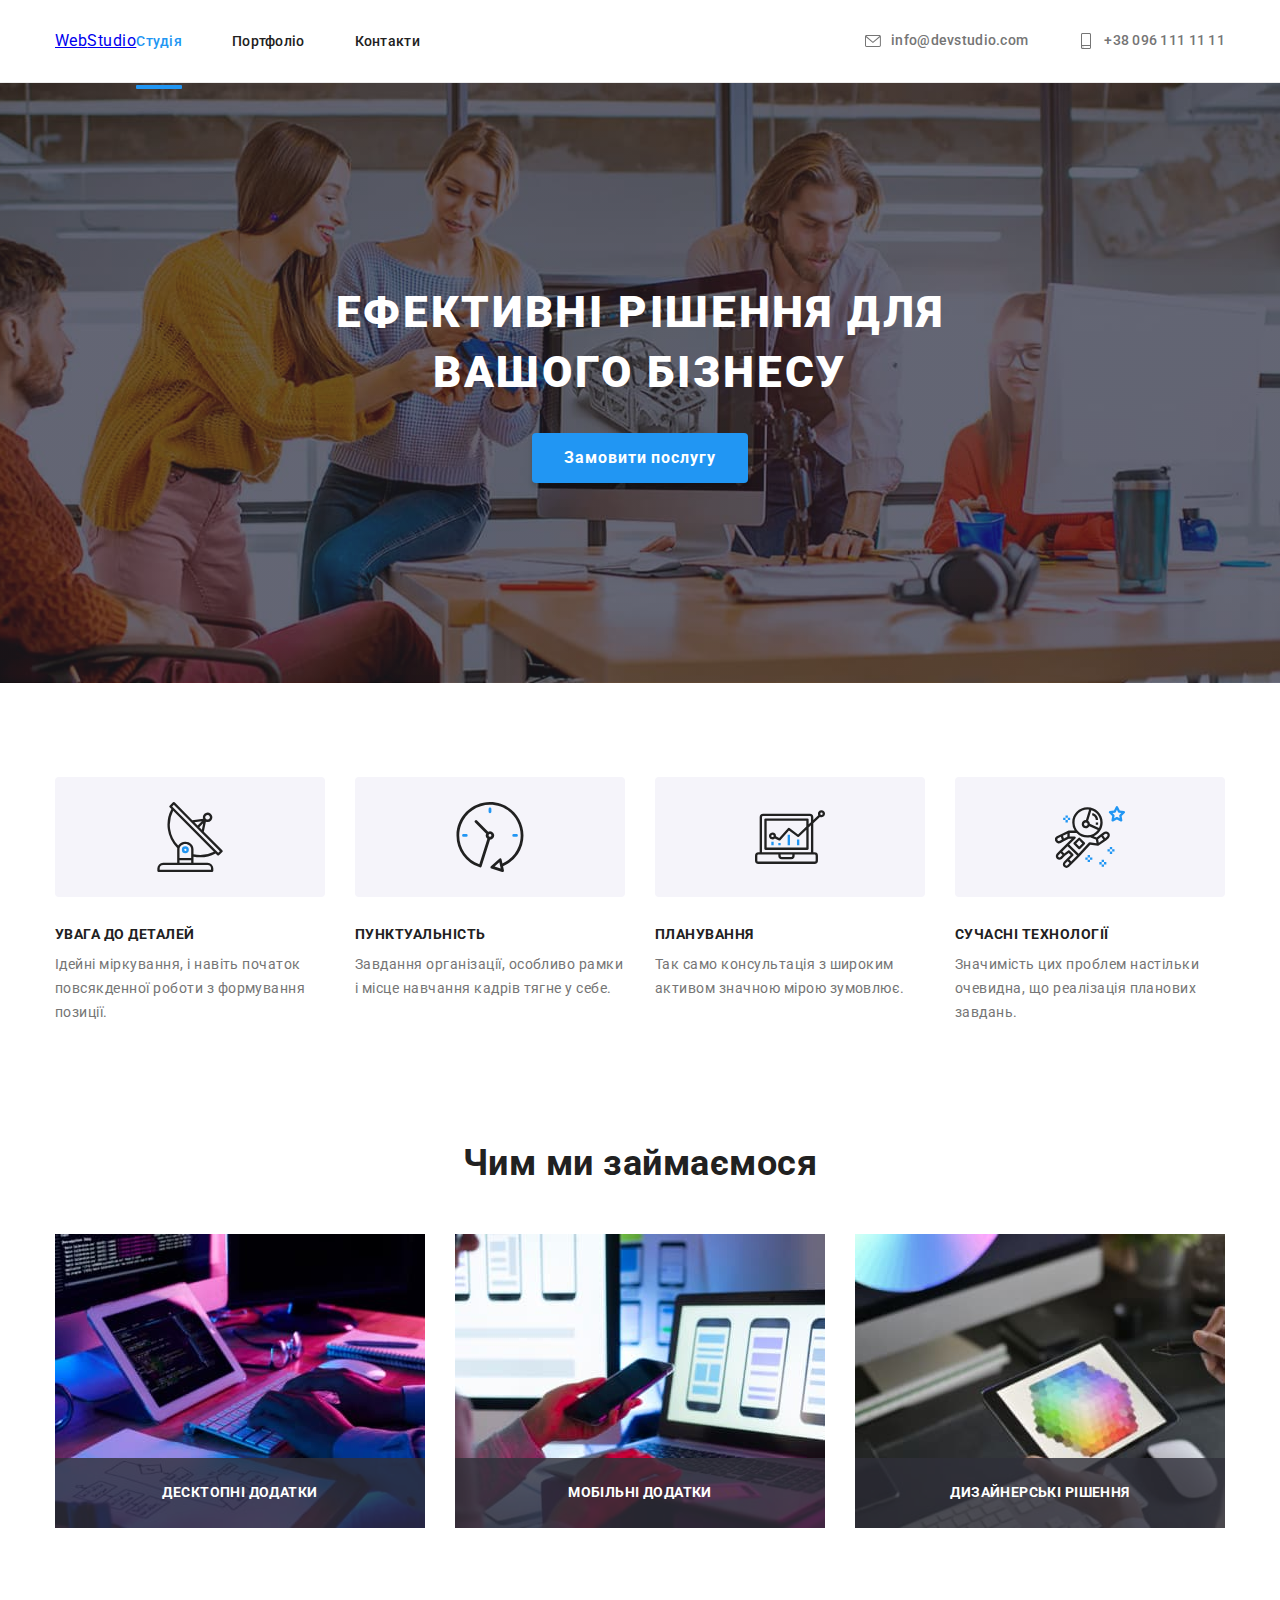
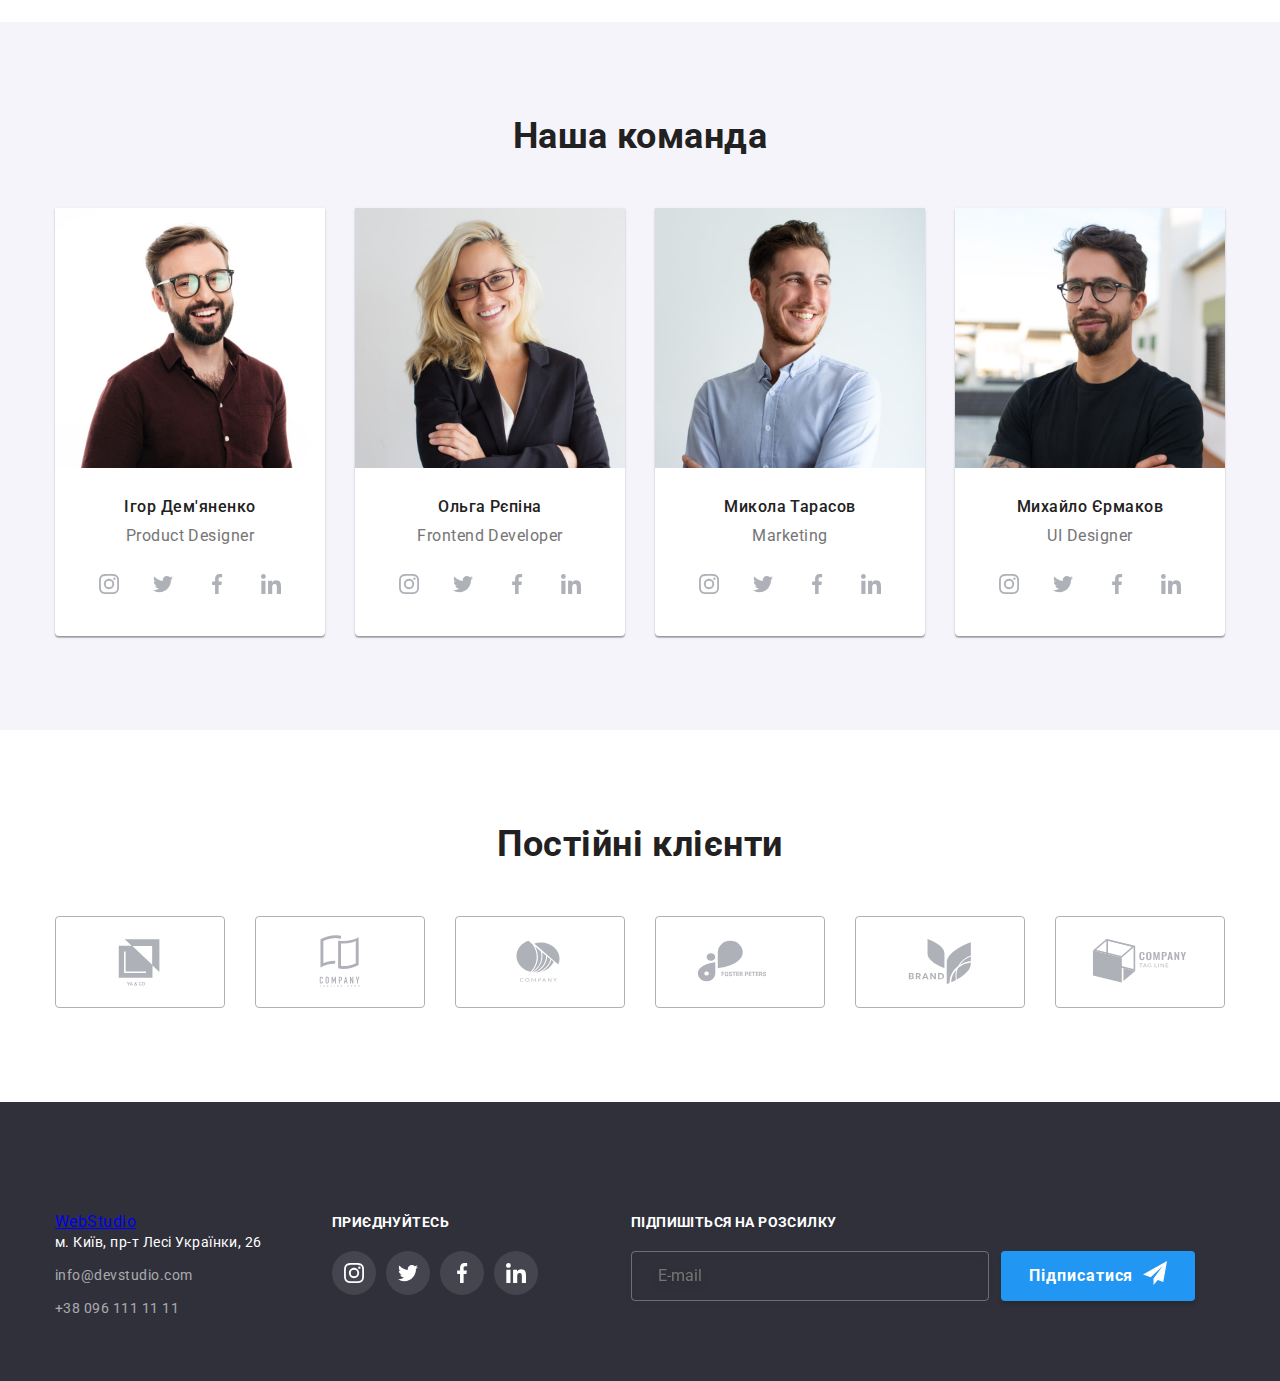
==== index.html @ 2f97d081 "added scss" ====
<!DOCTYPE html>
<html lang="uk">
  <head>
    <meta charset="UTF-8" />
    <meta http-equiv="X-UA-Compatible" content="IE=edge" />
    <meta name="viewport" content="width=device-width, initial-scale=1.0" />
    <title>WebStudio</title>
    <link rel="preconnect" href="https://fonts.googleapis.com" />
    <link rel="preconnect" href="https://fonts.gstatic.com" crossorigin />
    <link
      href="https://fonts.googleapis.com/css2?family=Raleway:wght@700&family=Roboto:wght@400;500;700;900&display=swap"
      rel="stylesheet"
    />
    <link
      rel="stylesheet"
      href="https://cdn.jsdelivr.net/npm/modern-normalize@1.1.0/modern-normalize.min.css"
    />
   
     <link rel="stylesheet" type="text/css" href="./css/main.min.css" />
      <link rel="stylesheet" type="text/css" href="./css/styles.css" />
  </head>
  <body>
    <header class="page-header">
      <div class="container div-header">
        <nav class="main-nav">
          <a href="/" class="logo"
            >Web<span class="studio-word">Studio</span></a
          >

          <ul class="site-nav list">
            <li class="site-nav-li">
              <a href="" class="menu-link current">Студія</a>
            </li>
            <li class="site-nav-li">
              <a href="./portfolio.html" class="menu-link">Портфоліо</a>
            </li>
            <li class="site-nav-li">
              <a href="" class="menu-link">Контакти</a>
            </li>
          </ul>
        </nav>
        <ul class="contacts-top list">
          <li class="top-mail">
            <a href="mailto:info@devstudio.com" class="mail-top link">
              <svg class="mail-icon" width="16" height="16">
                <use href="./images/icons.svg#icon-envelope"></use>
              </svg>
              info@devstudio.com
            </a>
          </li>
          <li class="top-tel">
            <a href="tel:+380961111111" class="tel-top link">
              <svg class="tel-icon" width="16" height="16">
                <use href="./images/icons.svg#icon-smartphone"></use>
              </svg>
              +38 096 111 11 11
            </a>
          </li>
        </ul>
      </div>
    </header>
    <main>
      <section class="hero section">
        <div class="container div-hero">
          <h1 class="hero-title">Ефективні рішення для вашого бізнесу</h1>
          <button type="button" class="order-button" data-modal-open>
            Замовити послугу
          </button>
        </div>
      </section>
      <section class="second section">
        <div class="container second-section">
          <h2 class="visually-hidden">Наші особливості</h2>
          <ul class="about list">
            <li class="about-card">
              <div class="about-thumb">
                <svg width="70" height="70">
                  <use href="./images/icons.svg#icon-antenna-1"></use>
                </svg>
              </div>
              <h3 class="info-title">Увага до деталей</h3>
              <p class="section-text">
                Ідейні міркування, і навіть початок повсякденної роботи з
                формування позиції.
              </p>
            </li>
            <li class="about-card">
              <div class="about-thumb">
                <svg width="70" height="70">
                  <use href="./images/icons.svg#icon-clock-1"></use>
                </svg>
              </div>
              <h3 class="info-title">Пунктуальність</h3>
              <p class="section-text">
                Завдання організації, особливо рамки і місце навчання кадрів
                тягне у себе.
              </p>
            </li>
            <li class="about-card">
              <div class="about-thumb">
                <svg width="70" height="70">
                  <use href="./images/icons.svg#icon-diagram-1"></use>
                </svg>
              </div>
              <h3 class="info-title">Планування</h3>
              <p class="section-text">
                Так само консультація з широким активом значною мірою зумовлює.
              </p>
            </li>
            <li class="about-card">
              <div class="about-thumb">
                <svg width="70" height="70">
                  <use href="./images/icons.svg#icon-astronaut-1"></use>
                </svg>
              </div>
              <h3 class="info-title">Сучасні технології</h3>
              <p class="section-text">
                Значимість цих проблем настільки очевидна, що реалізація
                планових завдань.
              </p>
            </li>
          </ul>
        </div>
      </section>
      <section class="service section">
        <div class="container service-section">
          <h2 class="section-title">Чим ми займаємося</h2>
          <ul class="services list">
            <li class="service-li image-li">
              <img src="./images/img1.jpg" alt="веб-розробка" width="370" />
              <div class="wrapper-p">
                <p class="img-text-dec">Десктопні додатки</p>
              </div>
            </li>

            <li class="service-li image-li">
              <img
                src="./images/img2.jpg"
                alt="мобільна-розробка"
                width="370"
              />
              <div class="wrapper-p">
                <p class="img-text-dec">Мобільні додатки</p>
              </div>
            </li>

            <li class="service-li image-li">
              <img src="./images/img3.jpg" alt="веб-дизайн" width="370" />
              <div class="wrapper-p">
                <p class="img-text-dec">Дизайнерські рішення</p>
              </div>
            </li>
          </ul>
        </div>
      </section>
      <section class="section-grey section">
        <div class="container div-team">
          <h2 class="section-title-team">Наша команда</h2>
          <ul class="our-team list">
            <li class="team-place">
              <img
                src="./images/image1.jpg"
                alt="фото-продакт-дизайнера"
                width="270"
                height="260"
              />
              <div class="team-text-prop">
                <h3 class="team">Ігор Дем'яненко</h3>
                <p lang="en" class="profession">Product Designer</p>

                <ul class="social-list list">
                  <li class="social-list-item">
                    <a href="" class="social-list-link link">
                      <svg
                        lang="en"
                        aria-label="instagram icon"
                        class="social-list-icon"
                      >
                        <use href="./images/icons.svg#icon-instagram-2"></use>
                      </svg>
                    </a>
                  </li>
                  <li class="social-list-item">
                    <a href="" class="social-list-link link">
                      <svg
                        lang="en"
                        aria-label="twitter icon"
                        class="social-list-icon"
                      >
                        <use href="./images/icons.svg#icon-twitter-1"></use>
                      </svg>
                    </a>
                  </li>
                  <li class="social-list-item">
                    <a href="" class="social-list-link link">
                      <svg
                        lang="en"
                        aria-label="facebook icon"
                        class="social-list-icon"
                      >
                        <use href="./images/icons.svg#icon-facebook-1"></use>
                      </svg>
                    </a>
                  </li>
                  <li class="social-list-item">
                    <a href="" class="social-list-link link">
                      <svg
                        lang="en"
                        aria-label="linkedin icon"
                        class="social-list-icon"
                      >
                        <use href="./images/icons.svg#icon-linkedin-1"></use>
                      </svg>
                    </a>
                  </li>
                </ul>
              </div>
            </li>
            <li class="team-place">
              <img
                src="./images/image2.jpg"
                alt="фото-фронт-енд-розробника"
                width="270"
                height="260"
              />
              <div class="team-text-prop">
                <h3 class="team">Ольга Рєпіна</h3>
                <p lang="en" class="profession">Frontend Developer</p>

                <ul class="social-list list">
                  <li class="social-list-item">
                    <a href="" class="social-list-link link">
                      <svg
                        lang="en"
                        aria-label="instagram icon"
                        class="social-list-icon"
                      >
                        <use href="./images/icons.svg#icon-instagram-2"></use>
                      </svg>
                    </a>
                  </li>
                  <li class="social-list-item">
                    <a href="" class="social-list-link link">
                      <svg
                        lang="en"
                        aria-label="twitter icon"
                        class="social-list-icon"
                      >
                        <use href="./images/icons.svg#icon-twitter-1"></use>
                      </svg>
                    </a>
                  </li>
                  <li class="social-list-item">
                    <a href="" class="social-list-link link">
                      <svg
                        lang="en"
                        aria-label="facebook icon"
                        class="social-list-icon"
                      >
                        <use href="./images/icons.svg#icon-facebook-1"></use>
                      </svg>
                    </a>
                  </li>
                  <li class="social-list-item">
                    <a href="" class="social-list-link link">
                      <svg
                        lang="en"
                        aria-label="linkedin icon"
                        class="social-list-icon"
                      >
                        <use href="./images/icons.svg#icon-linkedin-1"></use>
                      </svg>
                    </a>
                  </li>
                </ul>
              </div>
            </li>
            <li class="team-place">
              <img
                src="./images/image3.jpg"
                alt="фото-маркетолога"
                width="270"
                height="260"
              />
              <div class="team-text-prop">
                <h3 class="team">Микола Тарасов</h3>
                <p lang="en" class="profession">Marketing</p>

                <ul class="social-list list">
                  <li class="social-list-item">
                    <a href="" class="social-list-link link">
                      <svg
                        lang="en"
                        aria-label="instagram icon"
                        class="social-list-icon"
                      >
                        <use href="./images/icons.svg#icon-instagram-2"></use>
                      </svg>
                    </a>
                  </li>
                  <li class="social-list-item">
                    <a href="" class="social-list-link link">
                      <svg
                        lang="en"
                        aria-label="twitter icon"
                        class="social-list-icon"
                      >
                        <use href="./images/icons.svg#icon-twitter-1"></use>
                      </svg>
                    </a>
                  </li>
                  <li class="social-list-item">
                    <a href="" class="social-list-link link">
                      <svg
                        lang="en"
                        aria-label="facebook icon"
                        class="social-list-icon"
                      >
                        <use href="./images/icons.svg#icon-facebook-1"></use>
                      </svg>
                    </a>
                  </li>
                  <li class="social-list-item">
                    <a href="" class="social-list-link link">
                      <svg
                        lang="en"
                        aria-label="linkedin icon"
                        class="social-list-icon"
                      >
                        <use href="./images/icons.svg#icon-linkedin-1"></use>
                      </svg>
                    </a>
                  </li>
                </ul>
              </div>
            </li>
            <li class="team-place">
              <img
                src="./images/image4.jpg"
                alt="фото-юай-розробника"
                width="270"
                height="260"
              />
              <div class="team-text-prop">
                <h3 class="team">Михайло Єрмаков</h3>
                <p lang="en" class="profession">UI Designer</p>

                <ul class="social-list list">
                  <li class="social-list-item">
                    <a href="" class="social-list-link link">
                      <svg
                        lang="en"
                        aria-label="instagram icon"
                        class="social-list-icon"
                      >
                        <use href="./images/icons.svg#icon-instagram-2"></use>
                      </svg>
                    </a>
                  </li>
                  <li class="social-list-item">
                    <a href="" class="social-list-link link">
                      <svg
                        lang="en"
                        aria-label="twitter icon"
                        class="social-list-icon"
                      >
                        <use href="./images/icons.svg#icon-twitter-1"></use>
                      </svg>
                    </a>
                  </li>
                  <li class="social-list-item">
                    <a href="" class="social-list-link link">
                      <svg
                        lang="en"
                        aria-label="facebook icon"
                        class="social-list-icon"
                      >
                        <use href="./images/icons.svg#icon-facebook-1"></use>
                      </svg>
                    </a>
                  </li>
                  <li class="social-list-item">
                    <a href="" class="social-list-link link">
                      <svg
                        lang="en"
                        aria-label="linkedin icon"
                        class="social-list-icon"
                      >
                        <use href="./images/icons.svg#icon-linkedin-1"></use>
                      </svg>
                    </a>
                  </li>
                </ul>
              </div>
            </li>
          </ul>
        </div>
      </section>
      <section class="our-clients">
        <div class="container clients-div">
          <h2 class="clients-title">Постійні клієнти</h2>
          <ul class="client-links list">
            <li class="client-link-li">
              <a href="" class="client-list-item">
                <svg class="client-icon" width="106" height="60">
                  <use href="./images/icons.svg#icon-logo"></use>
                </svg>
              </a>
            </li>
            <li class="client-link-li">
              <a href="" class="client-list-item">
                <svg class="client-icon" width="106" height="60">
                  <use href="./images/icons.svg#icon-logo-1"></use>
                </svg>
              </a>
            </li>
            <li class="client-link-li">
              <a href="" class="client-list-item">
                <svg class="client-icon" width="106" height="60">
                  <use href="./images/icons.svg#icon-logo-2"></use>
                </svg>
              </a>
            </li>
            <li class="client-link-li">
              <a href="" class="client-list-item">
                <svg class="client-icon" width="106" height="60">
                  <use href="./images/icons.svg#icon-logo-3"></use>
                </svg>
              </a>
            </li>
            <li class="client-link-li">
              <a href="" class="client-list-item">
                <svg class="client-icon" width="106" height="60">
                  <use href="./images/icons.svg#icon-logo-4"></use>
                </svg>
              </a>
            </li>
            <li class="client-link-li">
              <a href="" class="client-list-item">
                <svg class="client-icon" width="106" height="60">
                  <use href="./images/icons.svg#icon-logo-5"></use>
                </svg>
              </a>
            </li>
          </ul>
        </div>
      </section>
    </main>

    <footer class="page-footer">
      <div class="container footer-general-div">
        <div class="footer-div-one">
          <a href="/" class="logo-footer"
            >Web<span class="studio-word-footer">Studio</span></a
          >
          <address>
            <ul class="contacts-bottom list">
              <li>
                <a
                  href="https://goo.gl/maps/CPtrU1FHBa2aNyZL9"
                  target="_blank"
                  rel="noopener noreferrer nofollow"
                  class="adress-bottom link"
                  >м. Київ, пр-т Лесі Українки, 26</a
                >
              </li>
              <li>
                <a href="mailto:info@devstudio.com" class="mail-bottom link"
                  >info@devstudio.com
                </a>
              </li>
              <li>
                <a href="tel:+380961111111" class="tel-bottom link"
                  >+38 096 111 11 11</a
                >
              </li>
            </ul>
          </address>
        </div>

        <div class="footer-div-two">
          <p class="join-us">Приєднуйтесь</p>

          <ul class="footer-social-links list">
            <li class="social-li-footer">
              <a href="" class="social-link-footer link">
                <svg class="social-icon-footer">
                  <use href="./images/icons.svg#icon-instagram-2"></use>
                </svg>
              </a>
            </li>
            <li class="social-li-footer">
              <a href="" class="social-link-footer link">
                <svg class="social-icon-footer">
                  <use href="./images/icons.svg#icon-twitter-1"></use>
                </svg>
              </a>
            </li>
            <li class="social-li-footer">
              <a href="" class="social-link-footer link">
                <svg class="social-icon-footer">
                  <use href="./images/icons.svg#icon-facebook-1"></use>
                </svg>
              </a>
            </li>
            <li class="social-li-footer">
              <a href="" class="social-link-footer link">
                <svg class="social-icon-footer">
                  <use href="./images/icons.svg#icon-linkedin-1"></use>
                </svg>
              </a>
            </li>
          </ul>
        </div>
        <div class="footer-div-three">
          <p class="subscribe">Підпишіться на розсилку</p>
          <form class="footer-form">
            <label class="footer-label-input">
              <input class="subscribe-input"
                type="email"
                name="email"
                placeholder="E-mail"
                /></label>

            <button class="subscribe-btn" type="submit" value="submit">
              Підписатися
              <svg class="footer-send-icon">
                <use href="./images/icons.svg#icon-send"></use>
              </svg>
            </button>
          </form>
        </div>
      </div>
    </footer>
    <div class="backdrop is-hidden" data-modal>
      <div class="modal">
        <button type="button" class="modal-close-btn" data-modal-close>
          <svg class="modal-close-icon" width="11" height="11">
            <use href="./images/icons.svg#icon-close-btn"></use>
          </svg>
        </button>
        <p class="modal-title">Залиште свої дані, ми вам передзвонимо</p>
        <form class="modal-form">
         
          <label class="label-form-name"><span>Ім'я</span></label>
           <span class="wrapper-input">
          <input class="input-modal-form" type="text" name="user_name" pattern="[a-zA-Zа-яА-ЯіІїЇ`ʼ]+" required />
        <svg class="modal-form-icon icon-shadow" width="12px" height="12px">
          <use class="modal-form-icon-link" href="./images/icons.svg#icon-input-name2"></use>
        </svg>
      </span>
         
          <label class="label-form-name"> <span>Телефон</span></label>
           <span class="wrapper-input">
          <input class="input-modal-form" type="tel" name="user_tel" pattern="[0-9]{3}-[0-9]{3}-[0-9]{2}-[0-9]{2}" required/>
        <svg class="modal-form-icon icon-shadow" width="18px" height="18px">
          <use href="./images/icons.svg#icon-input-phone"></use>
        </span>
         <label class="label-form-name"><span>Пошта</span></label>
           <span class="wrapper-input">
          <input class="input-modal-form" type="email" name="user_email" required/>
          <svg class="modal-form-icon" width="18px" height="18px">
          <use href="./images/icons.svg#icon-input-mail"></use>
          </span>
          <label class="label-form-name" for="comment"><span>Коментар</span></label>
          <textarea
            class="textarea-modal-form"
            name="user_comment"
            id="comment"
            placeholder="Введіть текст"></textarea>
          <label class="checkbox-area-label">
           
            <input class="policy-checkbox" type="checkbox" />
             <svg class="custom-checkbox">
                <use class="icon-custom-checkbox" href="./images/icons.svg#icon-custom-cb"></use>
              </svg>
           <span class="policy-text">Погоджуюся з
            розсилкою та приймаю&nbsp;<a href="" class="policy-link-modal">
             Умови договору</a> </span> </label>
          <button class="submit-modal-btn" type="submit">Відправити </button>
        </form>
      </div>
    <script src="./js/modal.js"></script>
  </body>
</html>
---- css/main.min.css ----
:root{--primary-text-color: rgba(117, 117, 117, 1);--title-text-color: rgba(33, 33, 33, 1);--accent-color: #2196F3;--alt-color: #ffffff;--alt-dark-color: #2F303A;--alt-black-color: #000000;--section-grey-color: rgba(245, 244, 250, 1);--border-portfolio-color: #EEEEEE;--hero-alt-background-color: #C4C4C4;--icon-grey-color: rgba(175, 177, 184, 1);--transition-dur-and-func: 250ms cubic-bezier(0.4, 0, 0.2, 1)}.visually-hidden{position:absolute;white-space:nowrap;width:1px;height:1px;overflow:hidden;border:0;padding:0;clip:rect(0 0 0 0);clip-path:inset(50%);margin:-1px}h1,h2,h3,h4,p{margin-top:0;margin-bottom:0}ul,ol{margin-top:0;margin-bottom:0;padding-left:0}button{cursor:pointer}img{display:block}.list{list-style:none}.list a{text-decoration:none}.link{text-decoration:none}.container{width:1200px;margin-left:auto;margin-right:auto;padding-left:15px;padding-right:15px}/*# sourceMappingURL=main.min.css.map */
---- css/styles.css ----
body {
    font-family: 'Roboto', sans-serif;
    background-color: var(--alt-color);
    color: var(--title-text-color);
    letter-spacing: 0.03em;
}

.menu-link.current {
color: var(--accent-color);
}
.menu-link.current::after {
position: absolute;
bottom: -8px;
content: "";
display: block;
width: 100%;
height: 4px;
border-radius: 1px;
background-color: var(--accent-color);

}
.menu-link {
position: relative;
padding-top: 32px;
padding-bottom: 32px;
font-size: 14px;
font-weight: 500;
line-height: 1.14;
letter-spacing: 0.02em;
color: var(--title-text-color);
transition: color var(--transition-dur-and-func);
}

.menu-link:hover,
.menu-link:focus {
color: var(--accent-color);
}
  
/* contacts hover prop */

    .mail-icon, .tel-icon {
    margin-right: 10px;

  }
    .tel-top, .mail-top {
font-weight: 500;
font-size: 14px;
line-height: 1.14;
letter-spacing: 0.02em;
color: var(--primary-text-color);
fill: currentColor;
display: flex;
align-items: center;
transition: color var(--transition-dur-and-func);
}

  
.mail-top:hover,
.mail-top:focus {
    color: var(--accent-color);
}
.tel-top:hover,
.tel-top:focus {
    color: var(--accent-color);
}


/* text for p */
.profession, .section-text, .project-info {
    color: var(--primary-text-color);
}
/* ========= footer prop =========*/
.page-footer {
   background: var(--alt-dark-color);
    padding-top: 111px;
    padding-bottom: 60px;
}
.adress-bottom {
font-style: normal;
font-weight: 400;
font-size: 14px;
line-height: 1.71;
color: var(--alt-color);
}
.mail-bottom {
    display: block;
font-style: normal;
font-weight: 400;
font-size: 14px;
line-height: 1.71;
color: rgba(255, 255, 255, 0.6);
margin-bottom: 9px;
margin-top: 9px;
transition: color var(--transition-dur-and-func);
}
.tel-bottom {
font-style: normal;
font-weight: 400;
font-size: 14px;
line-height: 1.71;
color: rgba(255, 255, 255, 0.6);
transition: color var(--transition-dur-and-func);
}


 .mail-bottom:hover,
 .mail-bottom:focus {
    color: var(--accent-color);
}
.tel-bottom:hover,
.tel-bottom:focus {
    color: var(--accent-color);
}
.join-us {
    font-style: normal;
        font-weight: 700;
        font-size: 14px;
        line-height: 1.14;
        letter-spacing: 0.03em;
        text-transform: uppercase;
        color: var(--alt-color);
        margin-bottom: 20px;

}
.social-icon-footer {
height: 20px;
width: 20px;

}
.footer-general-div {
    display: flex;
    align-items: baseline;
}
.footer-div-two {
 margin-left: 70px;
}
.footer-social-links {
display: flex;
    justify-content: center;
    align-items: center;
    flex-wrap: wrap;
    column-gap: 10px;
    
}
 .social-link-footer {
display: flex;
justify-content: center;
align-items: center;
width: 44px;
height: 44px;
border-radius: 50%;
background-color: rgba(255, 255, 255, 0.1);
fill: var(--alt-color);
transition: background-color var(--transition-dur-and-func);

}

.social-link-footer:hover,
.social-link-footer:focus {
    background-color: var(--accent-color);
}
    
.hero {
  background: var(--hero-alt-background-color);
  background-image: linear-gradient(rgba(47, 48, 58, 0.4), rgba(47, 48, 58, 0.4)), url(../images/hero-background.jpg);
  background-size: 1600px;
  background-repeat: no-repeat;
  background-position: center;
margin-left: auto;
margin-right: auto;
padding-top: 200px;
padding-bottom: 200px;

}
.hero-title {
font-weight: 900;
font-size: 44px;
line-height: 1.36;
text-align: center;
letter-spacing: 0.06em;
text-transform: uppercase;
color: var(--alt-color);
margin-bottom: 30px;
}
.order-button {
font-family: inherit;
color: var(--alt-color);
background: var(--accent-color);
font-weight: 700;
font-size: 16px;
line-height: 1.87;

text-align: center;
letter-spacing: 0.06em;
display: block;
margin-right: auto;
margin-left: auto;
padding: 10px 32px;
box-shadow: 0px 4px 4px rgba(0, 0, 0, 0.15);
    border-radius: 4px;
    border: none;
    transition: background-color var(--transition-dur-and-func);

}
.order-button:hover,
.order-button:focus {
    background-color: #188CE8;
}

.info-title {
font-weight: 700;
font-size: 14px;
line-height: 1.14;
text-transform: uppercase;
color: var(--title-text-color);
margin-bottom: 10px;
}
.about-thumb {
    display: flex;
    align-items: center;
    justify-content: center;
    width: 270px;
    height: 120px;
    margin-bottom: 30px;
    background-color: var(--section-grey-color);
    border-radius: 4px;
}
.section-text {
font-weight: 400;
font-size: 14px;
line-height: 1.71;
color: var(--primary-text-color);
}
.section-title {
font-weight: 700;
font-size: 36px;
line-height: 1.16;
text-align: center;
color: var(--title-text-color);
margin-bottom: 50px;
}
.section-title-team {
font-weight: 700;
font-size: 36px;
line-height: 1.16;
text-align: center;
color: var(--title-text-color);
margin-bottom: 50px;

}
.team {
font-weight: 500;
font-size: 16px;
line-height: 1.18;
text-align: center;
color: var(--title-text-color);
}
.profession {
font-weight: 400;
font-size: 16px;
line-height: 1.18;
text-align: center;
color: var(--primary-text-color);
margin-top: 10px;
}
/* filter button list */


.portfolio-button-list .button:hover
.portfolio-button-list .button:focus
 {
color: var(--accent-color);
}
.button {
font-family: inherit;
font-weight: 500;
font-size: 16px;
line-height: 1.62;
text-align: center;
color: var(--title-text-color);
text-align: center;
    letter-spacing: 0.06em;
    display: block;
    margin-right: auto;
    margin-left: auto;
    padding: 6px 22px;
   border-radius: 4px;
    border: none;
    transition: background-color var(--transition-dur-and-func), color var(--transition-dur-and-func);
}
.button:hover,
.button:focus {
    background-color: var(--accent-color);
    color: var(--alt-color);
    box-shadow: 0px 3px 1px rgba(0, 0, 0, 0.1), 0px 1px 2px rgba(0, 0, 0, 0.08), 0px 2px 2px rgba(0, 0, 0, 0.12);
}

.project-name {
font-weight: 700;
font-size: 18px;
line-height: 2;
letter-spacing: 0.06em;
color: var(--title-text-color);
}
.project-type {
font-weight: 400;
font-size: 16px;
line-height: 1,8;
color: var(--primary-text-color);
margin-top: 4px;
}




 .team-place {

    background-color: var(--alt-color);
    box-shadow: 0px 1px 3px rgba(0, 0, 0, 0.12), 0px 1px 1px rgba(0, 0, 0, 0.14), 0px 2px 1px rgba(0, 0, 0, 0.2);
    border-radius: 0px 0px 4px 4px;
}
.section-grey {
    background-color: var(--section-grey-color);
    padding-top: 94px;
    padding-bottom: 94px;
}
/* ==== page position and flex prop ===== */


.page-header {
    padding-top: 32px;
    padding-bottom: 32px;
   border-bottom: 1px solid #ECECEC
}
.div-header {
    display: flex;
    align-items: center;
}
.main-nav {
    display: flex;
    align-items: center;
}

.site-nav {
    display: flex;
    column-gap: 50px; 
    
}
.contacts-top {
    display: flex;
   margin-left: auto;
    }
    .top-tel {
        margin-left: 50px;
    }
/* =======hero div======= */
.div-hero {
    width: 700px;
  
}
.second {
    padding-top: 94px;
    
}

.second-section {
display: flex;
align-items: center;
}

.about {
    display: flex;
    flex-wrap: wrap;
    column-gap: 30px;
}

.about-card {
    flex-basis: calc((100% - 90px) /4);
}
.service {
    padding-top: 118px;
    padding-bottom: 94px;
}
.services {
  
list-style-image: none;
display: flex;
justify-content: center;
column-gap: 30px;
}
.service-li {
position: relative;
}
.img-text-dec {

font-style: normal;
    font-weight: 700;
    font-size: 14px;
    line-height: 1.14;
    text-align: center;
    letter-spacing: 0.03em;
    text-transform: uppercase;
}
.wrapper-p {
position: absolute;
    top: 76%;
    left: 0;
    width: 100%;
    height: 70px;
    background-color: rgba(47, 48, 58, 0.8);
    color: var(--alt-color);
    display: flex;
    justify-content: center;
    align-items: center;
}





.our-team {
    display: flex;
    justify-content: center;
    flex-wrap: wrap;
    column-gap: 30px;

}
.team-text-prop {
    padding: 30px 32px 30px 32px;

}


/* ======== Client section ========= */
.our-clients {
            padding-top: 94px;
            padding-bottom: 94px;

        }
.clients-title {
    font-weight: 700;
        font-size: 36px;
        line-height: 1.16;
        text-align: center;
        color: var(--title-text-color);
        margin-bottom: 50px;
}
.client-links {
    display: flex;
    flex-wrap: wrap;
    column-gap: 30px;
    justify-content: center;
}
.client-list-item{
    width: 170px;
    height: 92px;
display: flex;
justify-content: center;
align-items: center;
fill: var(--icon-grey-color);
transition: fill var(--transition-dur-and-func), border-color var(--transition-dur-and-func);

border: 1px solid var(--icon-grey-color);
    border-radius: 4px;

}
.client-icon {
width: 106px;
height: 60px;
}
    .client-list-item:hover,
    .client-list-item:focus {
            fill: var(--accent-color);
}
  .client-list-item:hover,
  .client-list-item:focus {
    border-color: var(--accent-color);
}
       


/* ======= social links prop======= */
.social-list {
    display: flex;
    justify-content: center;
    column-gap: 10px;
    margin-top: 16px;
}
.social-list-link {
    display: flex;
    align-items: center;
    justify-content: center;
    width: 44px;
    height: 44px;
    border-radius: 50%;
    background-color: var(--alt-color);
    fill: var(--icon-grey-color);
    transition: fill var(--transition-dur-and-func), background-color var(--transition-dur-and-func);
    
}
.social-list-link:hover,
.social-list-link:focus {
    background-color: var(--accent-color);
}
.social-list-link:hover .social-list-icon,
.social-list-link:focus .social-list-icon {
fill: var(--alt-color);
}

.social-list-icon {
    height: 20px;
    width: 20px;
   
}   
    


/* ========portfolio prop========== */
.portfolio-link:hover .text-overlay,
.portfolio-link:focus .text-overlay {
    box-shadow: 0px 1px 1px rgba(0, 0, 0, 0.12), 0px 4px 4px rgba(0, 0, 0, 0.06), 1px 4px 6px rgba(0, 0, 0, 0.16);
    transform: translateY(0);
    }
 .portfolio-link:hover, .portfolio-link:focus {
box-shadow: 0px 1px 1px rgba(0, 0, 0, 0.12), 0px 4px 4px rgba(0, 0, 0, 0.06), 1px 4px 6px rgba(0, 0, 0, 0.16);
    
 }


.portfolio-hero{
    padding-top: 94px;
    padding-bottom: 94px;
}
.portfolio-button {
    display: flex;
    justify-content: center;
    column-gap: 8px;
   }
   .project {
    display: flex;
        align-items: center;
        flex-wrap: wrap;
        gap: 30px;
   margin-top: 34px;
   }  
.project-card-prop {
    padding: 20px 24px;

    border-left: 1px solid var(--border-portfolio-color);
    border-right: 1px solid var(--border-portfolio-color);
    border-bottom: 1px solid var(--border-portfolio-color);
}
.text-overlay {
    position: absolute;
    top: 0;
        left: 0;
        height: 100%;
        width: 100%;
    font-style: normal;
    font-weight: 400;
    font-size: 18px;
    line-height: 1.5;
    letter-spacing: 0.03em;
    color: var(--alt-color);
    padding: 63px 24px;
    background-color: rgba(33, 150, 243, 0.9);
    overflow: auto;
   transform: translateY(101%);
    transition: transform var(--transition-dur-and-func);
}
.overlay {
position: relative;
overflow: hidden;
}
/* ================backdrop============== */
.backdrop {
    position: fixed;
    top: 0;
    left: 0;
    z-index: 100;
    width: 100%;
    height: 100%;
    background-color: rgba(0, 0, 0, 0.5);
    transition: opacity 500ms cubic-bezier(.69, 0, .34, 1); visibility: 500ms cubic-bezier(.69, 0, .34, 1);
}
.backdrop.is-hidden {
    visibility: hidden;
    opacity: 0;
    pointer-events: none;

}
.modal {
    padding: 40px;
    position: absolute;
    top: 50%;
    left: 50%;
    transform: translate(-50%, -50%);
    width: 528px;
    height: 581px;
    background-color: var(--alt-color);
       
}
.modal-close-btn {
    position: absolute;
    top: 8px;
    right: 8px;
    display: flex;
    align-items: center;
    justify-content: center;
    background-color: transparent;
    border: 1px solid rgba(0, 0, 0, 0.1);
    padding: 0;
    border-radius: 50%;
    width: 30px;
    height: 30px;
    transition: fill var(--transition-dur-and-func);
}
.modal-close-btn:hover, .modal-close-btn:focus {
    fill: var(--accent-color);
}

.footer-div-three {
    margin-left: 93px;
    display: flex;
    flex-direction: column;
    
    
}
.subscribe {
    font-style: normal;
    font-weight: 700;
    font-size: 14px;
    line-height: 1.14;
    letter-spacing: 0.03em;
    text-transform: uppercase;
    color: var(--alt-color);
    margin-bottom: 20px;
}
.footer-form {
    display: flex;
}
.footer-label-input {
    display: block;
    }
.subscribe-input {
    display: block;
    height: 50px;
    width: 358px;
    border: 1px solid rgba(255, 255, 255, 0.3);
    filter: drop-shadow(0px 4px 4px rgba(0, 0, 0, 0.15));
    border-radius: 4px;
    background: transparent;
    color: var(--alt-color);
    padding: 10px;
}
.subscribe-input::placeholder {
    font-weight: 400;
        font-size: 16px;
        line-height: 1.25;
        padding-left: 16px;   

}
.subscribe-btn {
display: inline-flex;
font-family: inherit;
font-style: normal;
font-weight: 700;
font-size: 16px;
line-height: 1.87;
letter-spacing: 0.06em;
color: var(--alt-color);
background: var(--accent-color);  

padding: 10px 28px;
margin-left: 12px;

text-align: center;
box-shadow: 0px 4px 4px rgba(0, 0, 0, 0.15);
border-radius: 4px;
border: none;
transition: background-color var(--transition-dur-and-func);
        }
        

.subscribe-btn:hover {
    background-color: #188CE8;
    box-shadow: 0px 4px 4px rgba(0, 0, 0, 0.15);
  }

.footer-send-icon {
    
    width: 24px;
    height: 24px;
    fill: var(--alt-color);
    margin-left: 10px;
    
}
.modal-title {
    margin-bottom: 12px;
    text-align: center;
    font-style: normal;
    font-weight: 700;
    font-size: 20px;
    line-height: 1.15;
    text-align: center;
    letter-spacing: 0.03em;
    
        color: #212121;
}

.modal-form {
    width: 100%;
    display: flex;
    flex-direction: column;
    
}
.input-modal-form{
    padding-left: 40px;
    width: 100%;
    border: 1px solid rgba(33, 33, 33, 0.2);
    border-radius: 4px;
    height: 40px;
    outline: none;
    transition: border-color var(--transition-dur-and-func);
    }
.modal-form-icon {
position: absolute;
top: 50%;
left: 12px;
transform: translateY(-50%);

}
.icon-shadow {
    filter: drop-shadow(0px 4px 4px rgba(0, 0, 0, 0.25));
}

.wrapper-input {
    position: relative;
    display: block;
}
.input-modal-form:focus {
 border-color: var(--accent-color);
   }
   .input-modal-form:focus + .modal-form-icon{
    fill: var(--accent-color);
   }
.textarea-modal-form {
    padding: 10px;
    border: 1px solid rgba(33, 33, 33, 0.2);
        border-radius: 4px;
    outline: none;
    resize: none;
    height: 120px;
    transition: border-color var(--transition-dur-and-func);
    }
    .textarea-modal-form:focus {
        border-color: var(--accent-color);
    }
.textarea-modal-form::placeholder {
    font-style: Regular;
    font-size: 12px;
    line-height: 1.16;
    padding: 12px 16px;
    color: rgba(117, 117, 117, 0.5);

}
.policy-checkbox {
    margin-top: 20px;
    font-style: normal;
        font-weight: 400;
        font-size: 14px;
        line-height: 2;
        letter-spacing: 0.03em;
        color: var(--primary-text-color);
}
.policy-link-modal {
    color: var(--accent-color);
}
.label-form-name {
margin-bottom: 4px;
color: var(--primary-text-color);
font-style: Regular;
font-size: 12px;
line-height: 1.16;
 display: inline-block;
}
.label-form-name:not(:first-child){
    margin-top: 10px;
}
.submit-modal-btn {
margin-top: 30px;
padding: 10px 52px;

font-family: inherit;
color: var(--alt-color);
background: var(--accent-color);
font-weight: 700;
font-size: 16px;
line-height: 1.87;
text-align: center;
letter-spacing: 0.06em;
align-self: center;
box-shadow: 0px 4px 4px rgba(0, 0, 0, 0.15);
border-radius: 4px;
border: none;
transition: background-color var(--transition-dur-and-func);
}

.submit-modal-btn:hover,
.submit-modal-btn:focus {
        background-color: #188CE8;
    }






.custom-checkbox {
    width: 16px;
    height: 15px;
    border: 2px solid var(--title-text-color);
    border-radius: 2px;
    cursor: pointer;
    fill: var(--alt-color);
    margin-right: 8px;
}
.policy-checkbox {
    position: absolute;
    top: 0;
    left: 0;
    appearance: none;
    
    
}
 .checkbox-area-label {
margin-top: 20px;
display: flex;
align-items: center;
justify-content: center;
 }
.policy-text {
font-style: Regular;
font-size: 14px; 
line-height: 1.71;
color: var(--primary-text-color);  
    
}
.icon-custom-checkbox {
    display: none;
}
.policy-checkbox:checked + .custom-checkbox {
    background-color: var(--accent-color);
    border-color: var(--accent-color);
}
.policy-checkbox:checked + .custom-checkbox .icon-custom-checkbox {
display: block;
}
.policy-checkbox:focus + .custom-checkbox {
    box-shadow: 0 0 0 1px var(--alt-dark-color);
}
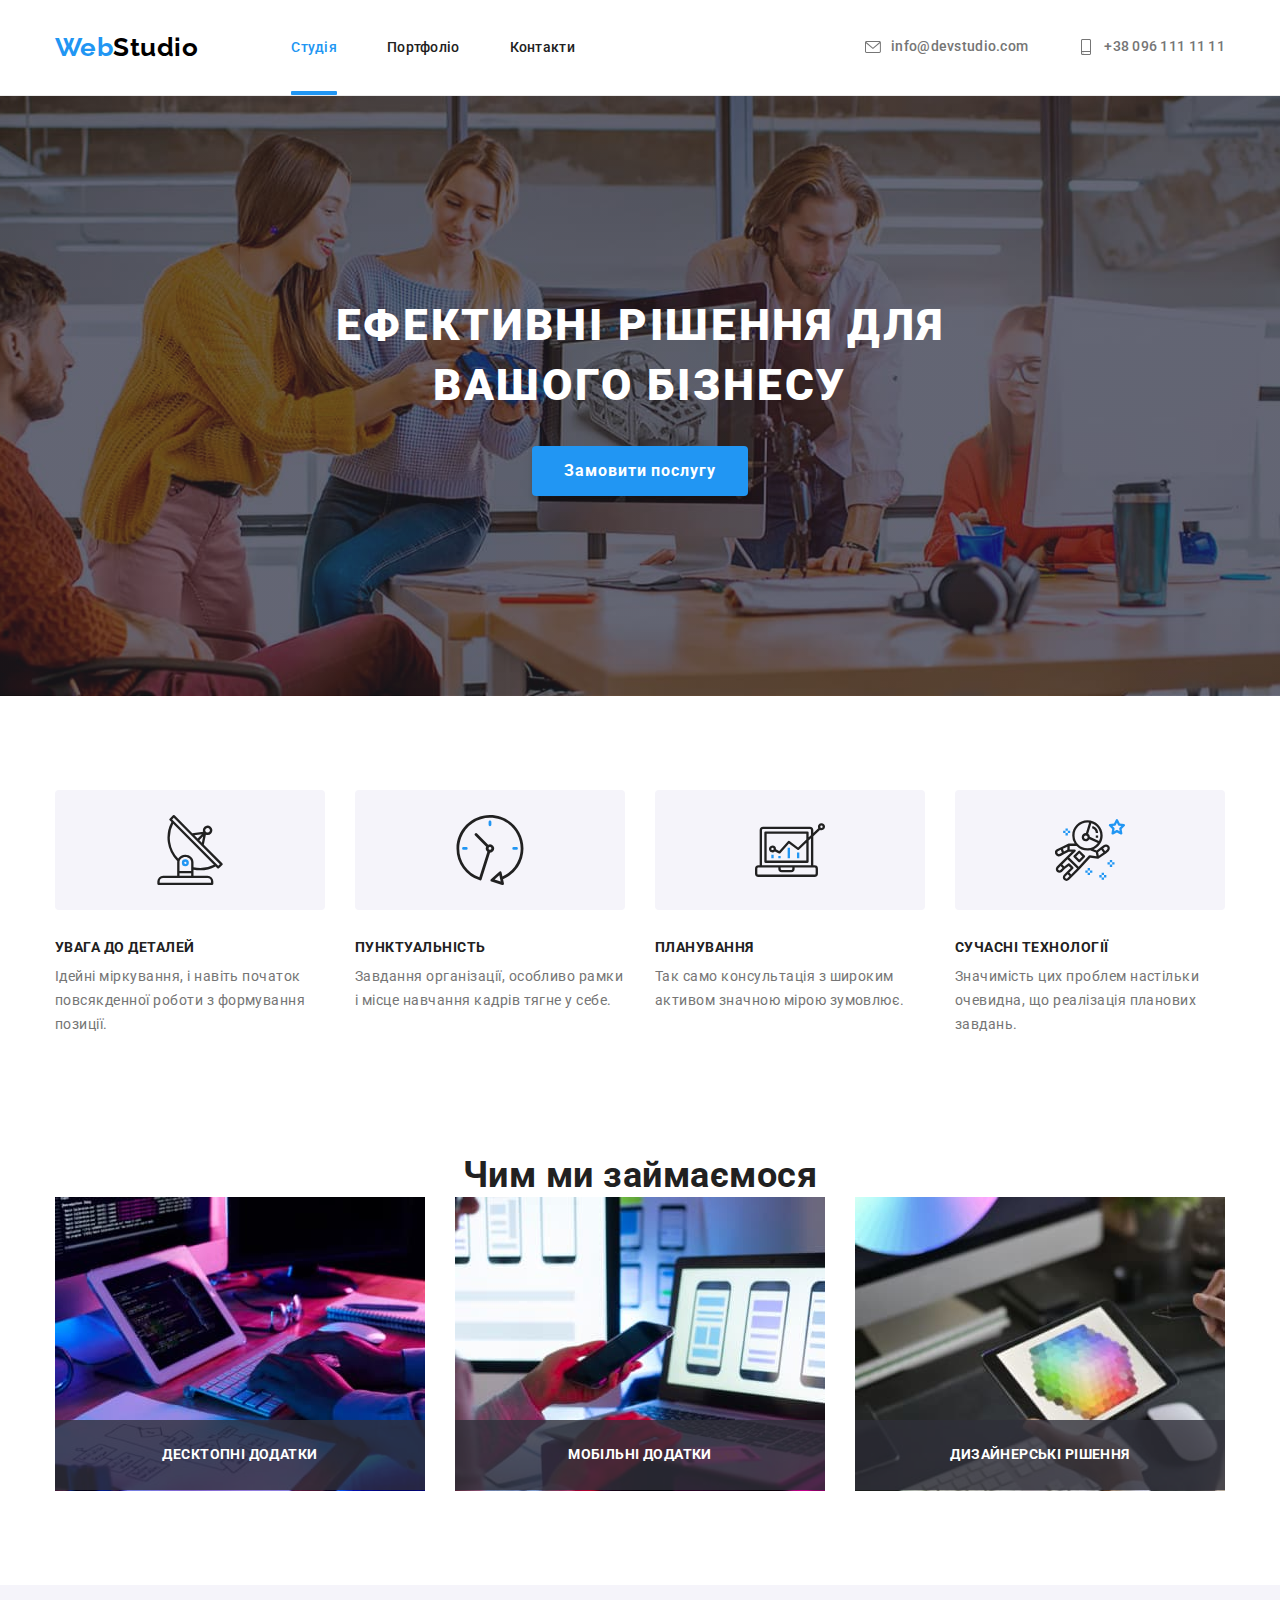
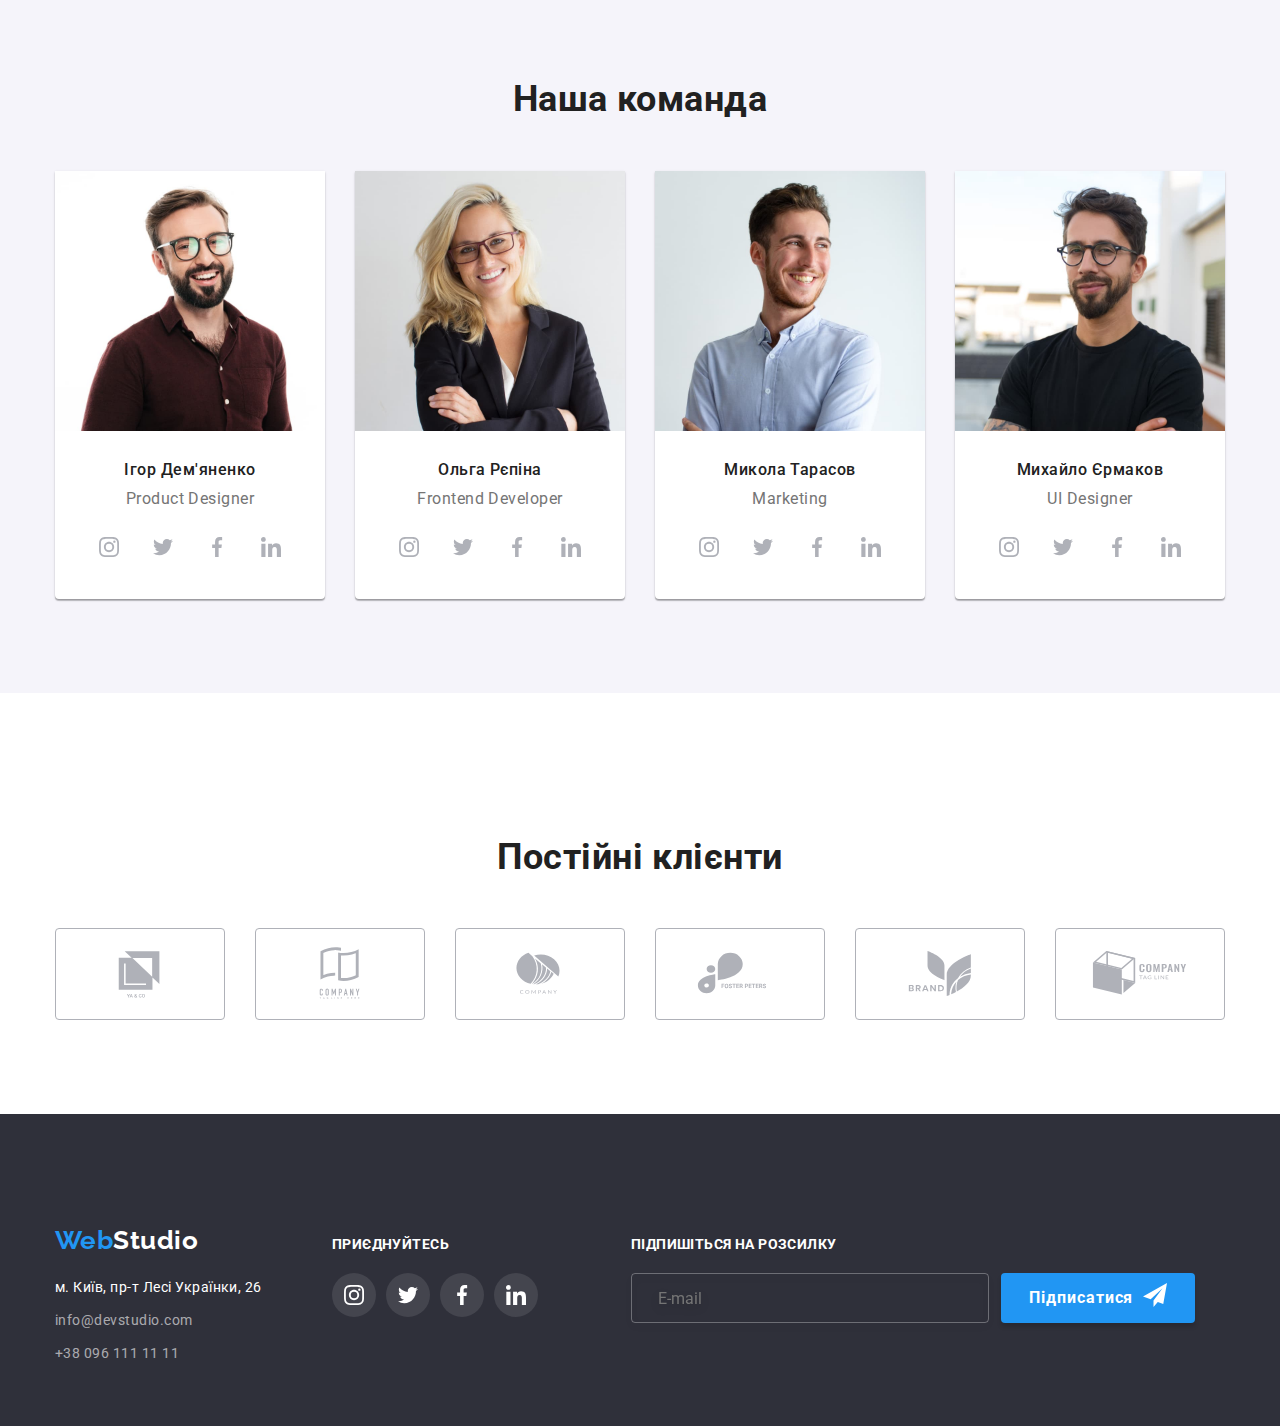
==== commit b843454d: "added scss and other" ====
--- a/index.html
+++ b/index.html
@@ -17,7 +17,7 @@
     />
    
      <link rel="stylesheet" type="text/css" href="./css/main.min.css" />
-      <link rel="stylesheet" type="text/css" href="./css/styles.css" />
+      
   </head>
   <body>
     <header class="page-header">
@@ -71,50 +71,50 @@
       <section class="second section">
         <div class="container second-section">
           <h2 class="visually-hidden">Наші особливості</h2>
-          <ul class="about list">
-            <li class="about-card">
-              <div class="about-thumb">
+          <ul class="second-section-about list">
+            <li class="second-section-about-card">
+              <div class="second-section-about-thumb">
                 <svg width="70" height="70">
                   <use href="./images/icons.svg#icon-antenna-1"></use>
                 </svg>
               </div>
-              <h3 class="info-title">Увага до деталей</h3>
-              <p class="section-text">
+              <h3 class="second-section-info-title">Увага до деталей</h3>
+              <p class="second-section-text">
                 Ідейні міркування, і навіть початок повсякденної роботи з
                 формування позиції.
               </p>
             </li>
-            <li class="about-card">
-              <div class="about-thumb">
+            <li class="second-section-about-card">
+              <div class="second-section-about-thumb">
                 <svg width="70" height="70">
                   <use href="./images/icons.svg#icon-clock-1"></use>
                 </svg>
               </div>
-              <h3 class="info-title">Пунктуальність</h3>
-              <p class="section-text">
+              <h3 class="second-section-info-title">Пунктуальність</h3>
+              <p class="second-section-text">
                 Завдання організації, особливо рамки і місце навчання кадрів
                 тягне у себе.
               </p>
             </li>
-            <li class="about-card">
-              <div class="about-thumb">
+            <li class="second-section-about-card">
+              <div class="second-section-about-thumb">
                 <svg width="70" height="70">
                   <use href="./images/icons.svg#icon-diagram-1"></use>
                 </svg>
               </div>
-              <h3 class="info-title">Планування</h3>
-              <p class="section-text">
+              <h3 class="second-section-info-title">Планування</h3>
+              <p class="second-section-text">
                 Так само консультація з широким активом значною мірою зумовлює.
               </p>
             </li>
-            <li class="about-card">
-              <div class="about-thumb">
+            <li class="second-section-about-card">
+              <div class="second-section-about-thumb">
                 <svg width="70" height="70">
                   <use href="./images/icons.svg#icon-astronaut-1"></use>
                 </svg>
               </div>
-              <h3 class="info-title">Сучасні технології</h3>
-              <p class="section-text">
+              <h3 class="second-section-info-title">Сучасні технології</h3>
+              <p class="second-section-text">
                 Значимість цих проблем настільки очевидна, що реалізація
                 планових завдань.
               </p>
@@ -124,12 +124,12 @@
       </section>
       <section class="service section">
         <div class="container service-section">
-          <h2 class="section-title">Чим ми займаємося</h2>
+          <h2 class="service-section-title title">Чим ми займаємося</h2>
           <ul class="services list">
             <li class="service-li image-li">
               <img src="./images/img1.jpg" alt="веб-розробка" width="370" />
-              <div class="wrapper-p">
-                <p class="img-text-dec">Десктопні додатки</p>
+              <div class="service-section-wrapper">
+                <p class="service-img-text-dec">Десктопні додатки</p>
               </div>
             </li>
 
@@ -139,23 +139,23 @@
                 alt="мобільна-розробка"
                 width="370"
               />
-              <div class="wrapper-p">
-                <p class="img-text-dec">Мобільні додатки</p>
+              <div class="service-section-wrapper">
+                <p class="service-img-text-dec">Мобільні додатки</p>
               </div>
             </li>
 
             <li class="service-li image-li">
               <img src="./images/img3.jpg" alt="веб-дизайн" width="370" />
-              <div class="wrapper-p">
-                <p class="img-text-dec">Дизайнерські рішення</p>
+              <div class="service-section-wrapper">
+                <p class="service-img-text-dec">Дизайнерські рішення</p>
               </div>
             </li>
           </ul>
         </div>
       </section>
-      <section class="section-grey section">
-        <div class="container div-team">
-          <h2 class="section-title-team">Наша команда</h2>
+      <section class="section-our-team section">
+        <div class="container">
+          <h2 class="section-title-team title">Наша команда</h2>
           <ul class="our-team list">
             <li class="team-place">
               <img
@@ -396,9 +396,9 @@
           </ul>
         </div>
       </section>
-      <section class="our-clients">
+      <section class="our-clients-section">
         <div class="container clients-div">
-          <h2 class="clients-title">Постійні клієнти</h2>
+          <h2 class="clients-title title">Постійні клієнти</h2>
           <ul class="client-links list">
             <li class="client-link-li">
               <a href="" class="client-list-item">
--- a/css/main.min.css
+++ b/css/main.min.css
@@ -1 +1 @@
-:root{--primary-text-color: rgba(117, 117, 117, 1);--title-text-color: rgba(33, 33, 33, 1);--accent-color: #2196F3;--alt-color: #ffffff;--alt-dark-color: #2F303A;--alt-black-color: #000000;--section-grey-color: rgba(245, 244, 250, 1);--border-portfolio-color: #EEEEEE;--hero-alt-background-color: #C4C4C4;--icon-grey-color: rgba(175, 177, 184, 1);--transition-dur-and-func: 250ms cubic-bezier(0.4, 0, 0.2, 1)}.visually-hidden{position:absolute;white-space:nowrap;width:1px;height:1px;overflow:hidden;border:0;padding:0;clip:rect(0 0 0 0);clip-path:inset(50%);margin:-1px}h1,h2,h3,h4,p{margin-top:0;margin-bottom:0}ul,ol{margin-top:0;margin-bottom:0;padding-left:0}button{cursor:pointer}img{display:block}.list{list-style:none}.list a{text-decoration:none}.link{text-decoration:none}.container{width:1200px;margin-left:auto;margin-right:auto;padding-left:15px;padding-right:15px}/*# sourceMappingURL=main.min.css.map */+:root{--primary-text-color: rgba(117, 117, 117, 1);--title-text-color: rgba(33, 33, 33, 1);--accent-color: #2196F3;--alt-color: #ffffff;--alt-dark-color: #2F303A;--alt-black-color: #000000;--section-grey-color: rgba(245, 244, 250, 1);--border-portfolio-color: #EEEEEE;--hero-alt-background-color: #C4C4C4;--icon-grey-color: rgba(175, 177, 184, 1);--transition-dur-and-func: 250ms cubic-bezier(0.4, 0, 0.2, 1)}.visually-hidden{position:absolute;white-space:nowrap;width:1px;height:1px;overflow:hidden;border:0;padding:0;clip:rect(0 0 0 0);clip-path:inset(50%);margin:-1px}h1,h2,h3,h4,p{margin-top:0;margin-bottom:0}ul,ol{margin-top:0;margin-bottom:0;padding-left:0}button{cursor:pointer}img{display:block}.list{list-style:none}.list a{text-decoration:none}.link{text-decoration:none}body{font-family:"Roboto",sans-serif;background-color:var(--alt-color);color:var(--title-text-color);letter-spacing:.03em}.container{width:1200px;margin-left:auto;margin-right:auto;padding-left:15px;padding-right:15px}.logo{color:var(--accent-color);font-family:"Raleway",sans-serif;font-size:26px;font-style:normal;font-weight:700;line-height:1.19;text-decoration:none;margin-right:93px}.studio-word{color:var(--alt-black-color)}.studio-word-footer{color:var(--alt-color)}.logo-footer{color:var(--accent-color);font-family:"Raleway",sans-serif;font-size:26px;font-style:normal;font-weight:700;line-height:1.19;text-decoration:none;display:block;margin-bottom:20px}.backdrop{position:fixed;top:0;left:0;z-index:100;width:100%;height:100%;background-color:rgba(0,0,0,.5);transition:opacity 500ms cubic-bezier(0.69, 0, 0.34, 1);visibility:500ms cubic-bezier(0.69, 0, 0.34, 1)}.backdrop.is-hidden{visibility:hidden;opacity:0;pointer-events:none}.order-button{font-family:inherit;color:var(--alt-color);background:var(--accent-color);font-weight:700;font-size:16px;line-height:1.87;text-align:center;letter-spacing:.06em;display:block;margin-right:auto;margin-left:auto;padding:10px 32px;box-shadow:0px 4px 4px rgba(0,0,0,.15);border-radius:4px;border:none;transition:background-color var(--transition-dur-and-func)}.order-button:hover,.order-button:focus{background-color:#188ce8}.title{font-weight:700;font-size:36px;line-height:1.16;text-align:center;color:var(--title-text-color)}.modal-close-btn{position:absolute;top:8px;right:8px;display:flex;align-items:center;justify-content:center;background-color:rgba(0,0,0,0);border:1px solid rgba(0,0,0,.1);padding:0;border-radius:50%;width:30px;height:30px;transition:fill var(--transition-dur-and-func)}.modal-close-btn:hover,.modal-close-btn:focus{fill:var(--accent-color)}.modal{padding:40px;position:absolute;top:50%;left:50%;transform:translate(-50%, -50%);width:528px;height:581px;background-color:var(--alt-color)}.modal-form{width:100%;display:flex;flex-direction:column}.modal-title{margin-bottom:12px;text-align:center;font-style:normal;font-weight:700;font-size:20px;line-height:1.15;text-align:center;letter-spacing:.03em;color:#212121}.input-modal-form{padding-left:40px;width:100%;border:1px solid rgba(33,33,33,.2);border-radius:4px;height:40px;outline:none;transition:border-color var(--transition-dur-and-func)}.modal-form-icon{position:absolute;top:50%;left:12px;transform:translateY(-50%)}.icon-shadow{filter:drop-shadow(0px 4px 4px rgba(0, 0, 0, 0.25))}.wrapper-input{position:relative;display:block}.input-modal-form:focus{border-color:var(--accent-color)}.input-modal-form:focus+.modal-form-icon{fill:var(--accent-color)}.textarea-modal-form{padding:10px;border:1px solid rgba(33,33,33,.2);border-radius:4px;outline:none;resize:none;height:120px;transition:border-color var(--transition-dur-and-func)}.textarea-modal-form:focus{border-color:var(--accent-color)}.textarea-modal-form::placeholder{font-style:Regular;font-size:12px;line-height:1.16;padding:12px 16px;color:rgba(117,117,117,.5)}.policy-checkbox{margin-top:20px;font-style:normal;font-weight:400;font-size:14px;line-height:2;letter-spacing:.03em;color:var(--primary-text-color)}.policy-link-modal{color:var(--accent-color)}.label-form-name{margin-bottom:4px;color:var(--primary-text-color);font-style:Regular;font-size:12px;line-height:1.16;display:inline-block}.label-form-name:not(:first-child){margin-top:10px}.submit-modal-btn{margin-top:30px;padding:10px 52px;font-family:inherit;color:var(--alt-color);background:var(--accent-color);font-weight:700;font-size:16px;line-height:1.87;text-align:center;letter-spacing:.06em;align-self:center;box-shadow:0px 4px 4px rgba(0,0,0,.15);border-radius:4px;border:none;transition:background-color var(--transition-dur-and-func)}.submit-modal-btn:hover,.submit-modal-btn:focus{background-color:#188ce8}.custom-checkbox{width:16px;height:15px;border:2px solid var(--title-text-color);border-radius:2px;cursor:pointer;fill:var(--alt-color);margin-right:8px}.policy-checkbox{position:absolute;top:0;left:0;appearance:none}.checkbox-area-label{margin-top:20px;display:flex;align-items:center;justify-content:center}.policy-text{font-style:Regular;font-size:14px;line-height:1.71;color:var(--primary-text-color)}.icon-custom-checkbox{display:none}.policy-checkbox:checked+.custom-checkbox{background-color:var(--accent-color);border-color:var(--accent-color)}.policy-checkbox:checked+.custom-checkbox .icon-custom-checkbox{display:block}.policy-checkbox:focus+.custom-checkbox{box-shadow:0 0 0 1px var(--alt-dark-color)}.page-header{padding-top:32px;padding-bottom:32px;border-bottom:1px solid #ececec}.div-header{display:flex;align-items:center}.main-nav{display:flex;align-items:center}.site-nav{display:flex;column-gap:50px}.contacts-top{display:flex;margin-left:auto}.top-tel{margin-left:50px}.menu-link.current{color:var(--accent-color)}.menu-link.current::after{position:absolute;bottom:-8px;content:"";display:block;width:100%;height:4px;border-radius:1px;background-color:var(--accent-color)}.menu-link{position:relative;padding-top:32px;padding-bottom:32px;font-size:14px;font-weight:500;line-height:1.14;letter-spacing:.02em;color:var(--title-text-color);transition:color var(--transition-dur-and-func)}.menu-link:hover,.menu-link:focus{color:var(--accent-color)}.mail-icon,.tel-icon{margin-right:10px}.tel-top,.mail-top{font-weight:500;font-size:14px;line-height:1.14;letter-spacing:.02em;color:var(--primary-text-color);fill:currentColor;display:flex;align-items:center;transition:color var(--transition-dur-and-func)}.tel-top:hover,.tel-top:focus,.mail-top:hover,.mail-top:focus{color:var(--accent-color)}.tel-top:hover,.tel-top:focus{color:var(--accent-color)}.page-footer{background:var(--alt-dark-color);padding-top:111px;padding-bottom:60px}.adress-bottom{font-style:normal;font-weight:400;font-size:14px;line-height:1.71;color:var(--alt-color)}.mail-bottom{display:block;font-style:normal;font-weight:400;font-size:14px;line-height:1.71;color:rgba(255,255,255,.6);margin-bottom:9px;margin-top:9px;transition:color var(--transition-dur-and-func)}.mail-bottom:hover,.mail-bottom:focus{color:var(--accent-color)}.tel-bottom{font-style:normal;font-weight:400;font-size:14px;line-height:1.71;color:rgba(255,255,255,.6);transition:color var(--transition-dur-and-func)}.tel-bottom:hover,.tel-bottom:focus{color:var(--accent-color)}.join-us{font-style:normal;font-weight:700;font-size:14px;line-height:1.14;letter-spacing:.03em;text-transform:uppercase;color:var(--alt-color);margin-bottom:20px}.social-icon-footer{height:20px;width:20px}.footer-general-div{display:flex;align-items:baseline}.footer-div-two{margin-left:70px}.footer-social-links{display:flex;justify-content:center;align-items:center;flex-wrap:wrap;column-gap:10px}.social-link-footer{display:flex;justify-content:center;align-items:center;width:44px;height:44px;border-radius:50%;background-color:rgba(255,255,255,.1);fill:var(--alt-color);transition:background-color var(--transition-dur-and-func)}.social-link-footer:hover,.social-link-footer:focus{background-color:var(--accent-color)}.footer-div-three{margin-left:93px;display:flex;flex-direction:column}.subscribe{font-style:normal;font-weight:700;font-size:14px;line-height:1.14;letter-spacing:.03em;text-transform:uppercase;color:var(--alt-color);margin-bottom:20px}.footer-form{display:flex}.footer-label-input{display:block}.subscribe-input{display:block;height:50px;width:358px;border:1px solid rgba(255,255,255,.3);filter:drop-shadow(0px 4px 4px rgba(0, 0, 0, 0.15));border-radius:4px;background:rgba(0,0,0,0);color:var(--alt-color);padding:10px}.subscribe-input::placeholder{font-weight:400;font-size:16px;line-height:1.25;padding-left:16px}.subscribe-btn{display:inline-flex;font-family:inherit;font-style:normal;font-weight:700;font-size:16px;line-height:1.87;letter-spacing:.06em;color:var(--alt-color);background:var(--accent-color);padding:10px 28px;margin-left:12px;text-align:center;box-shadow:0px 4px 4px rgba(0,0,0,.15);border-radius:4px;border:none;transition:background-color var(--transition-dur-and-func)}.subscribe-btn:hover{background-color:#188ce8;box-shadow:0px 4px 4px rgba(0,0,0,.15)}.footer-send-icon{width:24px;height:24px;fill:var(--alt-color);margin-left:10px}.hero{background:var(--hero-alt-background-color);background-image:linear-gradient(rgba(47, 48, 58, 0.4), rgba(47, 48, 58, 0.4)),url(../images/hero-background.jpg);background-size:1600px;background-repeat:no-repeat;background-position:center;margin-left:auto;margin-right:auto;padding-top:200px;padding-bottom:200px}.hero-title{font-weight:900;font-size:44px;line-height:1.36;text-align:center;letter-spacing:.06em;text-transform:uppercase;color:var(--alt-color);margin-bottom:30px}.div-hero{width:700px}.second-section-info-title{font-weight:700;font-size:14px;line-height:1.14;text-transform:uppercase;color:var(--title-text-color);margin-bottom:10px}.second-section-about-thumb{display:flex;align-items:center;justify-content:center;width:270px;height:120px;margin-bottom:30px;background-color:var(--section-grey-color);border-radius:4px}.second-section-text{font-weight:400;font-size:14px;line-height:1.71;color:var(--primary-text-color)}.second{padding-top:94px}.second-section{display:flex;align-items:center}.second-section-about{display:flex;flex-wrap:wrap;column-gap:30px}.second-section-about-card{flex-basis:calc((100% - 90px)/4)}.our-clients-section{padding-top:94px;padding-bottom:94px}.clients-title{margin-bottom:50px}.client-links{display:flex;flex-wrap:wrap;column-gap:30px;justify-content:center}.client-list-item{width:170px;height:92px;display:flex;justify-content:center;align-items:center;fill:var(--icon-grey-color);transition:fill var(--transition-dur-and-func),border-color var(--transition-dur-and-func);border:1px solid var(--icon-grey-color);border-radius:4px}.client-list-item:hover,.client-list-item:focus{fill:var(--accent-color);border-color:var(--accent-color)}.client-icon{width:106px;height:60px}.service{padding-top:118px;padding-bottom:94px}.services{list-style-image:none;display:flex;justify-content:center;column-gap:30px}.service-li{position:relative}.service-img-text-dec{font-style:normal;font-weight:700;font-size:14px;line-height:1.14;text-align:center;letter-spacing:.03em;text-transform:uppercase}.service-section-wrapper{position:absolute;top:76%;left:0;width:100%;height:70px;background-color:rgba(47,48,58,.8);color:var(--alt-color);display:flex;justify-content:center;align-items:center}.section-our-team{margin-bottom:50px}.section-title-team{margin-bottom:50px}.team{font-weight:500;font-size:16px;line-height:1.18;text-align:center;color:var(--title-text-color)}.profession{font-weight:400;font-size:16px;line-height:1.18;text-align:center;color:var(--primary-text-color);margin-top:10px}.team-place{background-color:var(--alt-color);box-shadow:0px 1px 3px rgba(0,0,0,.12),0px 1px 1px rgba(0,0,0,.14),0px 2px 1px rgba(0,0,0,.2);border-radius:0px 0px 4px 4px}.section-our-team{background-color:var(--section-grey-color);padding-top:94px;padding-bottom:94px}.our-team{display:flex;justify-content:center;flex-wrap:wrap;column-gap:30px}.team-text-prop{padding:30px 32px 30px 32px}.social-list{display:flex;justify-content:center;column-gap:10px;margin-top:16px}.social-list-link{display:flex;align-items:center;justify-content:center;width:44px;height:44px;border-radius:50%;background-color:var(--alt-color);fill:var(--icon-grey-color);transition:fill var(--transition-dur-and-func),background-color var(--transition-dur-and-func)}.social-list-link:hover,.social-list-link:focus{background-color:var(--accent-color)}.social-list-icon{height:20px;width:20px}.social-list-link:hover .social-list-icon,.social-list-link:focus .social-list-icon{fill:var(--alt-color)}.portfolio-link:hover,.portfolio-link:focus{box-shadow:0px 1px 1px rgba(0,0,0,.12),0px 4px 4px rgba(0,0,0,.06),1px 4px 6px rgba(0,0,0,.16)}.portfolio-hero{padding-top:94px;padding-bottom:94px}.portfolio-button{display:flex;justify-content:center;column-gap:8px}.project{display:flex;align-items:center;flex-wrap:wrap;gap:30px;margin-top:34px}.project-card-prop{padding:20px 24px;border-left:1px solid var(--border-portfolio-color);border-right:1px solid var(--border-portfolio-color);border-bottom:1px solid var(--border-portfolio-color)}.text-overlay{position:absolute;top:0;left:0;height:100%;width:100%;font-style:normal;font-weight:400;font-size:18px;line-height:1.5;letter-spacing:.03em;color:var(--alt-color);padding:63px 24px;background-color:rgba(33,150,243,.9);overflow:auto;transform:translateY(101%);transition:transform var(--transition-dur-and-func)}.portfolio-link:hover .text-overlay,.portfolio-link:focus .text-overlay{box-shadow:0px 1px 1px rgba(0,0,0,.12),0px 4px 4px rgba(0,0,0,.06),1px 4px 6px rgba(0,0,0,.16);transform:translateY(0)}.overlay{position:relative;overflow:hidden}.button{font-family:inherit;font-weight:500;font-size:16px;line-height:1.62;text-align:center;color:var(--title-text-color);text-align:center;letter-spacing:.06em;display:block;margin-right:auto;margin-left:auto;padding:6px 22px;border-radius:4px;border:none;transition:background-color var(--transition-dur-and-func),color var(--transition-dur-and-func)}.button:hover,.button:focus{background-color:var(--accent-color);color:var(--alt-color);box-shadow:0px 3px 1px rgba(0,0,0,.1),0px 1px 2px rgba(0,0,0,.08),0px 2px 2px rgba(0,0,0,.12)}.project-name{font-weight:700;font-size:18px;line-height:2;letter-spacing:.06em;color:var(--title-text-color)}.project-type{font-weight:400;font-size:16px;line-height:1,8;color:var(--primary-text-color);margin-top:4px}/*# sourceMappingURL=main.min.css.map */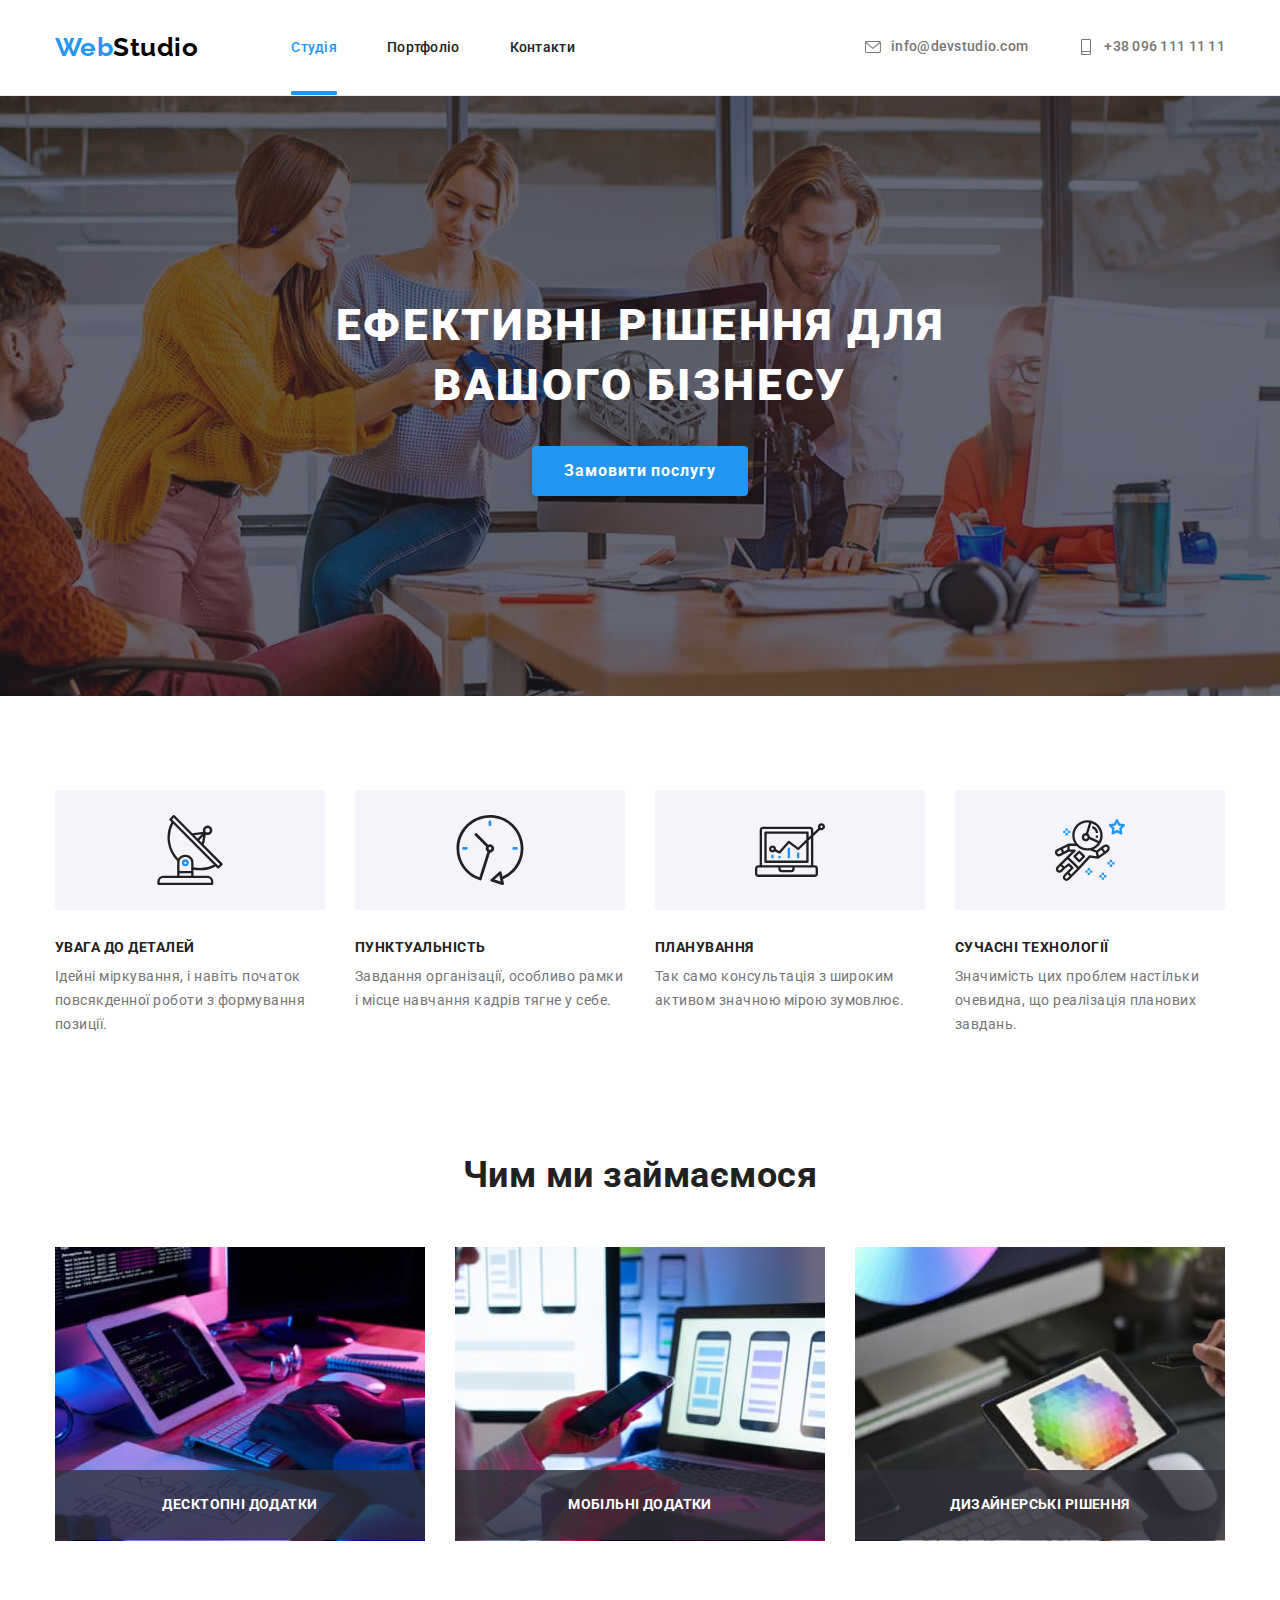
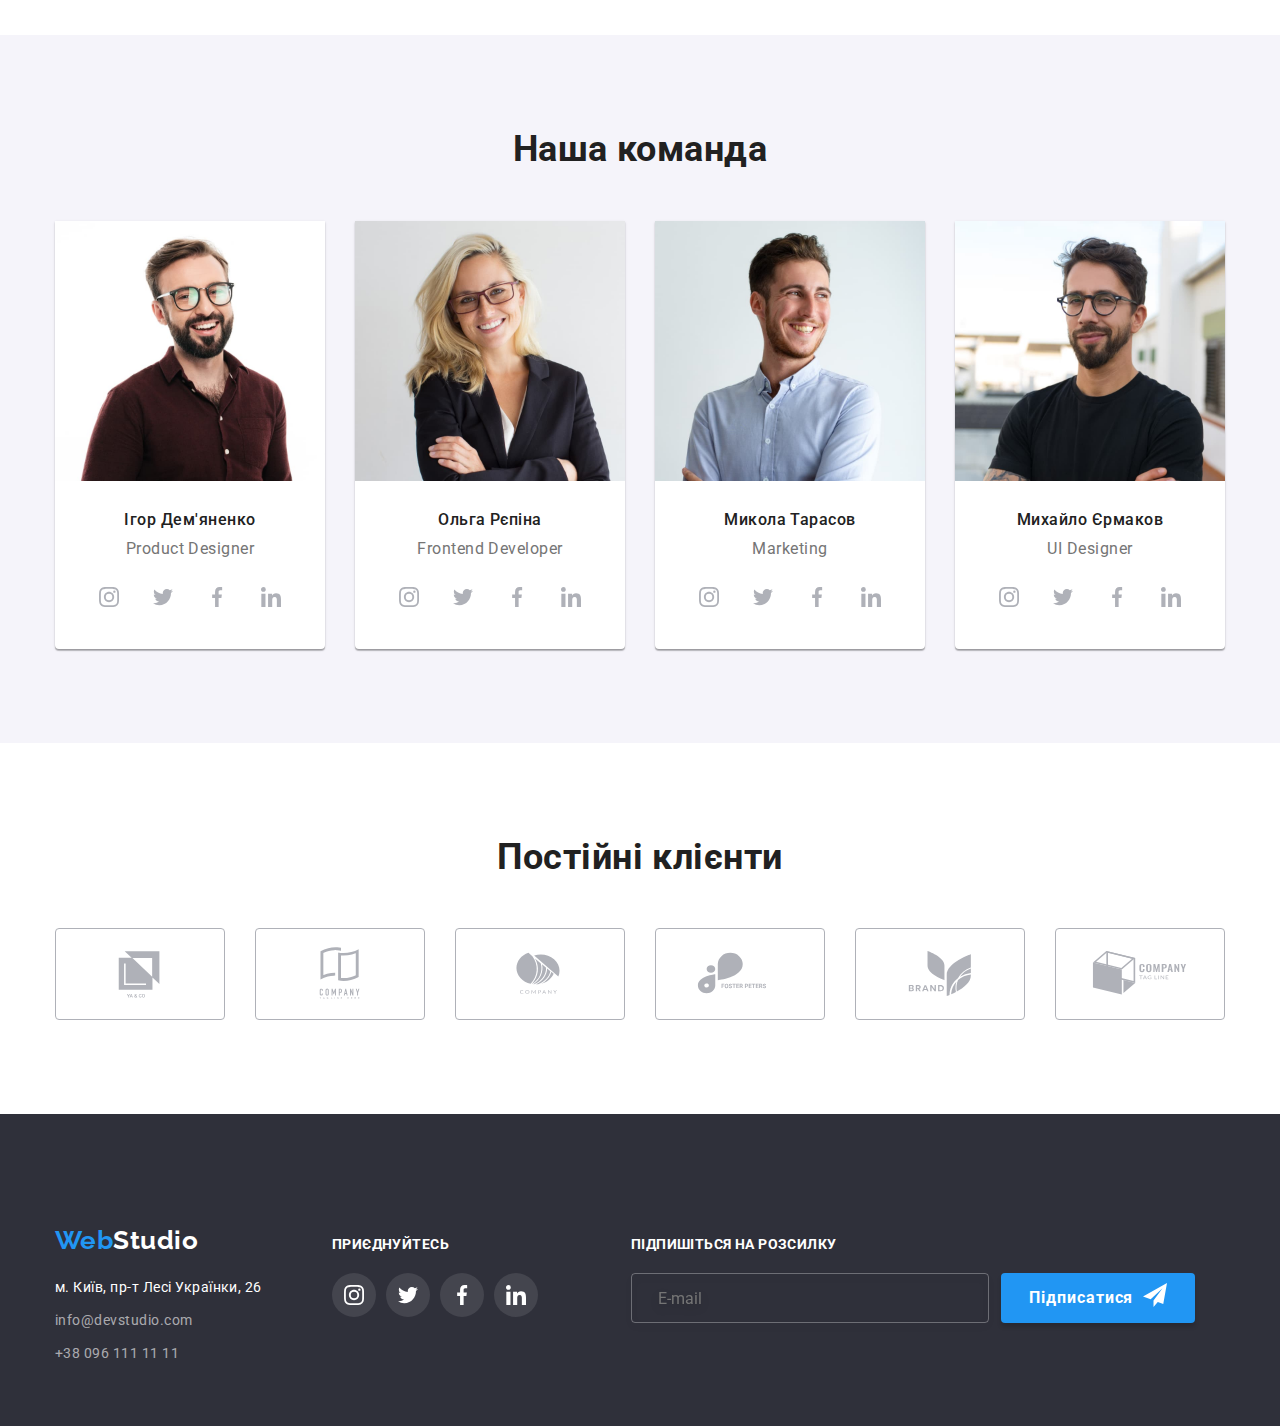
==== commit 7bbdb532: "fixed some issues" ====
--- a/index.html
+++ b/index.html
@@ -71,50 +71,50 @@
       <section class="second section">
         <div class="container second-section">
           <h2 class="visually-hidden">Наші особливості</h2>
-          <ul class="second-section-about list">
-            <li class="second-section-about-card">
-              <div class="second-section-about-thumb">
+          <ul class="second-section__about list">
+            <li class="second-section__about-card">
+              <div class="second-section__about-thumb">
                 <svg width="70" height="70">
                   <use href="./images/icons.svg#icon-antenna-1"></use>
                 </svg>
               </div>
-              <h3 class="second-section-info-title">Увага до деталей</h3>
-              <p class="second-section-text">
+              <h3 class="second-section__info-title">Увага до деталей</h3>
+              <p class="second-section__text">
                 Ідейні міркування, і навіть початок повсякденної роботи з
                 формування позиції.
               </p>
             </li>
-            <li class="second-section-about-card">
-              <div class="second-section-about-thumb">
+            <li class="second-section__about-card">
+              <div class="second-section__about-thumb">
                 <svg width="70" height="70">
                   <use href="./images/icons.svg#icon-clock-1"></use>
                 </svg>
               </div>
-              <h3 class="second-section-info-title">Пунктуальність</h3>
-              <p class="second-section-text">
+              <h3 class="second-section__info-title">Пунктуальність</h3>
+              <p class="second-section__text">
                 Завдання організації, особливо рамки і місце навчання кадрів
                 тягне у себе.
               </p>
             </li>
-            <li class="second-section-about-card">
-              <div class="second-section-about-thumb">
+            <li class="second-section__about-card">
+              <div class="second-section__about-thumb">
                 <svg width="70" height="70">
                   <use href="./images/icons.svg#icon-diagram-1"></use>
                 </svg>
               </div>
-              <h3 class="second-section-info-title">Планування</h3>
-              <p class="second-section-text">
+              <h3 class="second-section__info-title">Планування</h3>
+              <p class="second-section__text">
                 Так само консультація з широким активом значною мірою зумовлює.
               </p>
             </li>
-            <li class="second-section-about-card">
-              <div class="second-section-about-thumb">
+            <li class="second-section__about-card">
+              <div class="second-section__about-thumb">
                 <svg width="70" height="70">
                   <use href="./images/icons.svg#icon-astronaut-1"></use>
                 </svg>
               </div>
-              <h3 class="second-section-info-title">Сучасні технології</h3>
-              <p class="second-section-text">
+              <h3 class="second-section__info-title">Сучасні технології</h3>
+              <p class="second-section__text">
                 Значимість цих проблем настільки очевидна, що реалізація
                 планових завдань.
               </p>
--- a/css/main.min.css
+++ b/css/main.min.css
@@ -1 +1 @@
-:root{--primary-text-color: rgba(117, 117, 117, 1);--title-text-color: rgba(33, 33, 33, 1);--accent-color: #2196F3;--alt-color: #ffffff;--alt-dark-color: #2F303A;--alt-black-color: #000000;--section-grey-color: rgba(245, 244, 250, 1);--border-portfolio-color: #EEEEEE;--hero-alt-background-color: #C4C4C4;--icon-grey-color: rgba(175, 177, 184, 1);--transition-dur-and-func: 250ms cubic-bezier(0.4, 0, 0.2, 1)}.visually-hidden{position:absolute;white-space:nowrap;width:1px;height:1px;overflow:hidden;border:0;padding:0;clip:rect(0 0 0 0);clip-path:inset(50%);margin:-1px}h1,h2,h3,h4,p{margin-top:0;margin-bottom:0}ul,ol{margin-top:0;margin-bottom:0;padding-left:0}button{cursor:pointer}img{display:block}.list{list-style:none}.list a{text-decoration:none}.link{text-decoration:none}body{font-family:"Roboto",sans-serif;background-color:var(--alt-color);color:var(--title-text-color);letter-spacing:.03em}.container{width:1200px;margin-left:auto;margin-right:auto;padding-left:15px;padding-right:15px}.logo{color:var(--accent-color);font-family:"Raleway",sans-serif;font-size:26px;font-style:normal;font-weight:700;line-height:1.19;text-decoration:none;margin-right:93px}.studio-word{color:var(--alt-black-color)}.studio-word-footer{color:var(--alt-color)}.logo-footer{color:var(--accent-color);font-family:"Raleway",sans-serif;font-size:26px;font-style:normal;font-weight:700;line-height:1.19;text-decoration:none;display:block;margin-bottom:20px}.backdrop{position:fixed;top:0;left:0;z-index:100;width:100%;height:100%;background-color:rgba(0,0,0,.5);transition:opacity 500ms cubic-bezier(0.69, 0, 0.34, 1);visibility:500ms cubic-bezier(0.69, 0, 0.34, 1)}.backdrop.is-hidden{visibility:hidden;opacity:0;pointer-events:none}.order-button{font-family:inherit;color:var(--alt-color);background:var(--accent-color);font-weight:700;font-size:16px;line-height:1.87;text-align:center;letter-spacing:.06em;display:block;margin-right:auto;margin-left:auto;padding:10px 32px;box-shadow:0px 4px 4px rgba(0,0,0,.15);border-radius:4px;border:none;transition:background-color var(--transition-dur-and-func)}.order-button:hover,.order-button:focus{background-color:#188ce8}.title{font-weight:700;font-size:36px;line-height:1.16;text-align:center;color:var(--title-text-color)}.modal-close-btn{position:absolute;top:8px;right:8px;display:flex;align-items:center;justify-content:center;background-color:rgba(0,0,0,0);border:1px solid rgba(0,0,0,.1);padding:0;border-radius:50%;width:30px;height:30px;transition:fill var(--transition-dur-and-func)}.modal-close-btn:hover,.modal-close-btn:focus{fill:var(--accent-color)}.modal{padding:40px;position:absolute;top:50%;left:50%;transform:translate(-50%, -50%);width:528px;height:581px;background-color:var(--alt-color)}.modal-form{width:100%;display:flex;flex-direction:column}.modal-title{margin-bottom:12px;text-align:center;font-style:normal;font-weight:700;font-size:20px;line-height:1.15;text-align:center;letter-spacing:.03em;color:#212121}.input-modal-form{padding-left:40px;width:100%;border:1px solid rgba(33,33,33,.2);border-radius:4px;height:40px;outline:none;transition:border-color var(--transition-dur-and-func)}.modal-form-icon{position:absolute;top:50%;left:12px;transform:translateY(-50%)}.icon-shadow{filter:drop-shadow(0px 4px 4px rgba(0, 0, 0, 0.25))}.wrapper-input{position:relative;display:block}.input-modal-form:focus{border-color:var(--accent-color)}.input-modal-form:focus+.modal-form-icon{fill:var(--accent-color)}.textarea-modal-form{padding:10px;border:1px solid rgba(33,33,33,.2);border-radius:4px;outline:none;resize:none;height:120px;transition:border-color var(--transition-dur-and-func)}.textarea-modal-form:focus{border-color:var(--accent-color)}.textarea-modal-form::placeholder{font-style:Regular;font-size:12px;line-height:1.16;padding:12px 16px;color:rgba(117,117,117,.5)}.policy-checkbox{margin-top:20px;font-style:normal;font-weight:400;font-size:14px;line-height:2;letter-spacing:.03em;color:var(--primary-text-color)}.policy-link-modal{color:var(--accent-color)}.label-form-name{margin-bottom:4px;color:var(--primary-text-color);font-style:Regular;font-size:12px;line-height:1.16;display:inline-block}.label-form-name:not(:first-child){margin-top:10px}.submit-modal-btn{margin-top:30px;padding:10px 52px;font-family:inherit;color:var(--alt-color);background:var(--accent-color);font-weight:700;font-size:16px;line-height:1.87;text-align:center;letter-spacing:.06em;align-self:center;box-shadow:0px 4px 4px rgba(0,0,0,.15);border-radius:4px;border:none;transition:background-color var(--transition-dur-and-func)}.submit-modal-btn:hover,.submit-modal-btn:focus{background-color:#188ce8}.custom-checkbox{width:16px;height:15px;border:2px solid var(--title-text-color);border-radius:2px;cursor:pointer;fill:var(--alt-color);margin-right:8px}.policy-checkbox{position:absolute;top:0;left:0;appearance:none}.checkbox-area-label{margin-top:20px;display:flex;align-items:center;justify-content:center}.policy-text{font-style:Regular;font-size:14px;line-height:1.71;color:var(--primary-text-color)}.icon-custom-checkbox{display:none}.policy-checkbox:checked+.custom-checkbox{background-color:var(--accent-color);border-color:var(--accent-color)}.policy-checkbox:checked+.custom-checkbox .icon-custom-checkbox{display:block}.policy-checkbox:focus+.custom-checkbox{box-shadow:0 0 0 1px var(--alt-dark-color)}.page-header{padding-top:32px;padding-bottom:32px;border-bottom:1px solid #ececec}.div-header{display:flex;align-items:center}.main-nav{display:flex;align-items:center}.site-nav{display:flex;column-gap:50px}.contacts-top{display:flex;margin-left:auto}.top-tel{margin-left:50px}.menu-link.current{color:var(--accent-color)}.menu-link.current::after{position:absolute;bottom:-8px;content:"";display:block;width:100%;height:4px;border-radius:1px;background-color:var(--accent-color)}.menu-link{position:relative;padding-top:32px;padding-bottom:32px;font-size:14px;font-weight:500;line-height:1.14;letter-spacing:.02em;color:var(--title-text-color);transition:color var(--transition-dur-and-func)}.menu-link:hover,.menu-link:focus{color:var(--accent-color)}.mail-icon,.tel-icon{margin-right:10px}.tel-top,.mail-top{font-weight:500;font-size:14px;line-height:1.14;letter-spacing:.02em;color:var(--primary-text-color);fill:currentColor;display:flex;align-items:center;transition:color var(--transition-dur-and-func)}.tel-top:hover,.tel-top:focus,.mail-top:hover,.mail-top:focus{color:var(--accent-color)}.tel-top:hover,.tel-top:focus{color:var(--accent-color)}.page-footer{background:var(--alt-dark-color);padding-top:111px;padding-bottom:60px}.adress-bottom{font-style:normal;font-weight:400;font-size:14px;line-height:1.71;color:var(--alt-color)}.mail-bottom{display:block;font-style:normal;font-weight:400;font-size:14px;line-height:1.71;color:rgba(255,255,255,.6);margin-bottom:9px;margin-top:9px;transition:color var(--transition-dur-and-func)}.mail-bottom:hover,.mail-bottom:focus{color:var(--accent-color)}.tel-bottom{font-style:normal;font-weight:400;font-size:14px;line-height:1.71;color:rgba(255,255,255,.6);transition:color var(--transition-dur-and-func)}.tel-bottom:hover,.tel-bottom:focus{color:var(--accent-color)}.join-us{font-style:normal;font-weight:700;font-size:14px;line-height:1.14;letter-spacing:.03em;text-transform:uppercase;color:var(--alt-color);margin-bottom:20px}.social-icon-footer{height:20px;width:20px}.footer-general-div{display:flex;align-items:baseline}.footer-div-two{margin-left:70px}.footer-social-links{display:flex;justify-content:center;align-items:center;flex-wrap:wrap;column-gap:10px}.social-link-footer{display:flex;justify-content:center;align-items:center;width:44px;height:44px;border-radius:50%;background-color:rgba(255,255,255,.1);fill:var(--alt-color);transition:background-color var(--transition-dur-and-func)}.social-link-footer:hover,.social-link-footer:focus{background-color:var(--accent-color)}.footer-div-three{margin-left:93px;display:flex;flex-direction:column}.subscribe{font-style:normal;font-weight:700;font-size:14px;line-height:1.14;letter-spacing:.03em;text-transform:uppercase;color:var(--alt-color);margin-bottom:20px}.footer-form{display:flex}.footer-label-input{display:block}.subscribe-input{display:block;height:50px;width:358px;border:1px solid rgba(255,255,255,.3);filter:drop-shadow(0px 4px 4px rgba(0, 0, 0, 0.15));border-radius:4px;background:rgba(0,0,0,0);color:var(--alt-color);padding:10px}.subscribe-input::placeholder{font-weight:400;font-size:16px;line-height:1.25;padding-left:16px}.subscribe-btn{display:inline-flex;font-family:inherit;font-style:normal;font-weight:700;font-size:16px;line-height:1.87;letter-spacing:.06em;color:var(--alt-color);background:var(--accent-color);padding:10px 28px;margin-left:12px;text-align:center;box-shadow:0px 4px 4px rgba(0,0,0,.15);border-radius:4px;border:none;transition:background-color var(--transition-dur-and-func)}.subscribe-btn:hover{background-color:#188ce8;box-shadow:0px 4px 4px rgba(0,0,0,.15)}.footer-send-icon{width:24px;height:24px;fill:var(--alt-color);margin-left:10px}.hero{background:var(--hero-alt-background-color);background-image:linear-gradient(rgba(47, 48, 58, 0.4), rgba(47, 48, 58, 0.4)),url(../images/hero-background.jpg);background-size:1600px;background-repeat:no-repeat;background-position:center;margin-left:auto;margin-right:auto;padding-top:200px;padding-bottom:200px}.hero-title{font-weight:900;font-size:44px;line-height:1.36;text-align:center;letter-spacing:.06em;text-transform:uppercase;color:var(--alt-color);margin-bottom:30px}.div-hero{width:700px}.second-section-info-title{font-weight:700;font-size:14px;line-height:1.14;text-transform:uppercase;color:var(--title-text-color);margin-bottom:10px}.second-section-about-thumb{display:flex;align-items:center;justify-content:center;width:270px;height:120px;margin-bottom:30px;background-color:var(--section-grey-color);border-radius:4px}.second-section-text{font-weight:400;font-size:14px;line-height:1.71;color:var(--primary-text-color)}.second{padding-top:94px}.second-section{display:flex;align-items:center}.second-section-about{display:flex;flex-wrap:wrap;column-gap:30px}.second-section-about-card{flex-basis:calc((100% - 90px)/4)}.our-clients-section{padding-top:94px;padding-bottom:94px}.clients-title{margin-bottom:50px}.client-links{display:flex;flex-wrap:wrap;column-gap:30px;justify-content:center}.client-list-item{width:170px;height:92px;display:flex;justify-content:center;align-items:center;fill:var(--icon-grey-color);transition:fill var(--transition-dur-and-func),border-color var(--transition-dur-and-func);border:1px solid var(--icon-grey-color);border-radius:4px}.client-list-item:hover,.client-list-item:focus{fill:var(--accent-color);border-color:var(--accent-color)}.client-icon{width:106px;height:60px}.service{padding-top:118px;padding-bottom:94px}.services{list-style-image:none;display:flex;justify-content:center;column-gap:30px}.service-li{position:relative}.service-img-text-dec{font-style:normal;font-weight:700;font-size:14px;line-height:1.14;text-align:center;letter-spacing:.03em;text-transform:uppercase}.service-section-wrapper{position:absolute;top:76%;left:0;width:100%;height:70px;background-color:rgba(47,48,58,.8);color:var(--alt-color);display:flex;justify-content:center;align-items:center}.section-our-team{margin-bottom:50px}.section-title-team{margin-bottom:50px}.team{font-weight:500;font-size:16px;line-height:1.18;text-align:center;color:var(--title-text-color)}.profession{font-weight:400;font-size:16px;line-height:1.18;text-align:center;color:var(--primary-text-color);margin-top:10px}.team-place{background-color:var(--alt-color);box-shadow:0px 1px 3px rgba(0,0,0,.12),0px 1px 1px rgba(0,0,0,.14),0px 2px 1px rgba(0,0,0,.2);border-radius:0px 0px 4px 4px}.section-our-team{background-color:var(--section-grey-color);padding-top:94px;padding-bottom:94px}.our-team{display:flex;justify-content:center;flex-wrap:wrap;column-gap:30px}.team-text-prop{padding:30px 32px 30px 32px}.social-list{display:flex;justify-content:center;column-gap:10px;margin-top:16px}.social-list-link{display:flex;align-items:center;justify-content:center;width:44px;height:44px;border-radius:50%;background-color:var(--alt-color);fill:var(--icon-grey-color);transition:fill var(--transition-dur-and-func),background-color var(--transition-dur-and-func)}.social-list-link:hover,.social-list-link:focus{background-color:var(--accent-color)}.social-list-icon{height:20px;width:20px}.social-list-link:hover .social-list-icon,.social-list-link:focus .social-list-icon{fill:var(--alt-color)}.portfolio-link:hover,.portfolio-link:focus{box-shadow:0px 1px 1px rgba(0,0,0,.12),0px 4px 4px rgba(0,0,0,.06),1px 4px 6px rgba(0,0,0,.16)}.portfolio-hero{padding-top:94px;padding-bottom:94px}.portfolio-button{display:flex;justify-content:center;column-gap:8px}.project{display:flex;align-items:center;flex-wrap:wrap;gap:30px;margin-top:34px}.project-card-prop{padding:20px 24px;border-left:1px solid var(--border-portfolio-color);border-right:1px solid var(--border-portfolio-color);border-bottom:1px solid var(--border-portfolio-color)}.text-overlay{position:absolute;top:0;left:0;height:100%;width:100%;font-style:normal;font-weight:400;font-size:18px;line-height:1.5;letter-spacing:.03em;color:var(--alt-color);padding:63px 24px;background-color:rgba(33,150,243,.9);overflow:auto;transform:translateY(101%);transition:transform var(--transition-dur-and-func)}.portfolio-link:hover .text-overlay,.portfolio-link:focus .text-overlay{box-shadow:0px 1px 1px rgba(0,0,0,.12),0px 4px 4px rgba(0,0,0,.06),1px 4px 6px rgba(0,0,0,.16);transform:translateY(0)}.overlay{position:relative;overflow:hidden}.button{font-family:inherit;font-weight:500;font-size:16px;line-height:1.62;text-align:center;color:var(--title-text-color);text-align:center;letter-spacing:.06em;display:block;margin-right:auto;margin-left:auto;padding:6px 22px;border-radius:4px;border:none;transition:background-color var(--transition-dur-and-func),color var(--transition-dur-and-func)}.button:hover,.button:focus{background-color:var(--accent-color);color:var(--alt-color);box-shadow:0px 3px 1px rgba(0,0,0,.1),0px 1px 2px rgba(0,0,0,.08),0px 2px 2px rgba(0,0,0,.12)}.project-name{font-weight:700;font-size:18px;line-height:2;letter-spacing:.06em;color:var(--title-text-color)}.project-type{font-weight:400;font-size:16px;line-height:1,8;color:var(--primary-text-color);margin-top:4px}/*# sourceMappingURL=main.min.css.map */+:root{--primary-text-color: rgba(117, 117, 117, 1);--title-text-color: rgba(33, 33, 33, 1);--accent-color: #2196F3;--alt-color: #ffffff;--alt-dark-color: #2F303A;--alt-black-color: #000000;--section-grey-color: rgba(245, 244, 250, 1);--border-portfolio-color: #EEEEEE;--hero-alt-background-color: #C4C4C4;--icon-grey-color: rgba(175, 177, 184, 1);--transition-dur-and-func: 250ms cubic-bezier(0.4, 0, 0.2, 1)}.visually-hidden{position:absolute;white-space:nowrap;width:1px;height:1px;overflow:hidden;border:0;padding:0;clip:rect(0 0 0 0);clip-path:inset(50%);margin:-1px}h1,h2,h3,h4,p{margin-top:0;margin-bottom:0}ul,ol{margin-top:0;margin-bottom:0;padding-left:0}button{cursor:pointer}img{display:block}.list{list-style:none}.list a{text-decoration:none}.link{text-decoration:none}body{font-family:"Roboto",sans-serif;background-color:var(--alt-color);color:var(--title-text-color);letter-spacing:.03em}.container{width:1200px;margin-left:auto;margin-right:auto;padding-left:15px;padding-right:15px}.logo{color:var(--accent-color);font-family:"Raleway",sans-serif;font-size:26px;font-style:normal;font-weight:700;line-height:1.19;text-decoration:none;margin-right:93px}.studio-word{color:var(--alt-black-color)}.studio-word-footer{color:var(--alt-color)}.logo-footer{color:var(--accent-color);font-family:"Raleway",sans-serif;font-size:26px;font-style:normal;font-weight:700;line-height:1.19;text-decoration:none;display:block;margin-bottom:20px}.backdrop{position:fixed;top:0;left:0;z-index:100;width:100%;height:100%;background-color:rgba(0,0,0,.5);transition:opacity 500ms cubic-bezier(0.69, 0, 0.34, 1);visibility:500ms cubic-bezier(0.69, 0, 0.34, 1)}.backdrop.is-hidden{visibility:hidden;opacity:0;pointer-events:none}.order-button{font-family:inherit;color:var(--alt-color);background:var(--accent-color);font-weight:700;font-size:16px;line-height:1.87;text-align:center;letter-spacing:.06em;display:block;margin-right:auto;margin-left:auto;padding:10px 32px;box-shadow:0px 4px 4px rgba(0,0,0,.15);border-radius:4px;border:none;transition:background-color var(--transition-dur-and-func)}.order-button:hover,.order-button:focus{background-color:#188ce8}.title{font-weight:700;font-size:36px;line-height:1.16;text-align:center;color:var(--title-text-color);margin-bottom:50px}.modal-close-btn{position:absolute;top:8px;right:8px;display:flex;align-items:center;justify-content:center;background-color:rgba(0,0,0,0);border:1px solid rgba(0,0,0,.1);padding:0;border-radius:50%;width:30px;height:30px;transition:fill var(--transition-dur-and-func)}.modal-close-btn:hover,.modal-close-btn:focus{fill:var(--accent-color)}.modal{padding:40px;position:absolute;top:50%;left:50%;transform:translate(-50%, -50%);width:528px;height:581px;background-color:var(--alt-color)}.modal-form{width:100%;display:flex;flex-direction:column}.modal-title{margin-bottom:12px;text-align:center;font-style:normal;font-weight:700;font-size:20px;line-height:1.15;text-align:center;letter-spacing:.03em;color:#212121}.input-modal-form{padding-left:40px;width:100%;border:1px solid rgba(33,33,33,.2);border-radius:4px;height:40px;outline:none;transition:border-color var(--transition-dur-and-func)}.input-modal-form:focus{border-color:var(--accent-color)}.modal-form-icon{position:absolute;top:50%;left:12px;transform:translateY(-50%)}.input-modal-form:focus+.modal-form-icon{fill:var(--accent-color)}.icon-shadow{filter:drop-shadow(0px 4px 4px rgba(0, 0, 0, 0.25))}.wrapper-input{position:relative;display:block}.textarea-modal-form{padding:10px;border:1px solid rgba(33,33,33,.2);border-radius:4px;outline:none;resize:none;height:120px;transition:border-color var(--transition-dur-and-func)}.textarea-modal-form:focus{border-color:var(--accent-color)}.textarea-modal-form::placeholder{font-style:Regular;font-size:12px;line-height:1.16;padding:12px 16px;color:rgba(117,117,117,.5)}.policy-checkbox{margin-top:20px;font-style:normal;font-weight:400;font-size:14px;line-height:2;letter-spacing:.03em;color:var(--primary-text-color)}.policy-link-modal{color:var(--accent-color)}.label-form-name{margin-bottom:4px;color:var(--primary-text-color);font-style:Regular;font-size:12px;line-height:1.16;display:inline-block}.label-form-name:not(:first-child){margin-top:10px}.submit-modal-btn{margin-top:30px;padding:10px 52px;font-family:inherit;color:var(--alt-color);background:var(--accent-color);font-weight:700;font-size:16px;line-height:1.87;text-align:center;letter-spacing:.06em;align-self:center;box-shadow:0px 4px 4px rgba(0,0,0,.15);border-radius:4px;border:none;transition:background-color var(--transition-dur-and-func)}.submit-modal-btn:hover,.submit-modal-btn:focus{background-color:#188ce8}.custom-checkbox{width:16px;height:15px;border:2px solid var(--title-text-color);border-radius:2px;cursor:pointer;fill:var(--alt-color);margin-right:8px}.policy-checkbox:focus+.custom-checkbox{box-shadow:0 0 0 1px var(--alt-dark-color)}.policy-checkbox:checked+.custom-checkbox{background-color:var(--accent-color);border-color:var(--accent-color)}.policy-checkbox{position:absolute;top:0;left:0;appearance:none}.checkbox-area-label{margin-top:20px;display:flex;align-items:center;justify-content:center}.policy-text{font-style:Regular;font-size:14px;line-height:1.71;color:var(--primary-text-color)}.icon-custom-checkbox{display:none}.policy-checkbox:checked+.custom-checkbox .icon-custom-checkbox{display:block}.page-header{padding-top:32px;padding-bottom:32px;border-bottom:1px solid #ececec}.div-header{display:flex;align-items:center}.main-nav{display:flex;align-items:center}.site-nav{display:flex;column-gap:50px}.contacts-top{display:flex;margin-left:auto}.top-tel{margin-left:50px}.menu-link.current{color:var(--accent-color)}.menu-link.current::after{position:absolute;bottom:-8px;content:"";display:block;width:100%;height:4px;border-radius:1px;background-color:var(--accent-color)}.menu-link{position:relative;padding-top:32px;padding-bottom:32px;font-size:14px;font-weight:500;line-height:1.14;letter-spacing:.02em;color:var(--title-text-color);transition:color var(--transition-dur-and-func)}.menu-link:hover,.menu-link:focus{color:var(--accent-color)}.mail-icon,.tel-icon{margin-right:10px}.tel-top,.mail-top{font-weight:500;font-size:14px;line-height:1.14;letter-spacing:.02em;color:var(--primary-text-color);fill:currentColor;display:flex;align-items:center;transition:color var(--transition-dur-and-func)}.tel-top:hover,.tel-top:focus,.mail-top:hover,.mail-top:focus{color:var(--accent-color)}.tel-top:hover,.tel-top:focus{color:var(--accent-color)}.page-footer{background:var(--alt-dark-color);padding-top:111px;padding-bottom:60px}.adress-bottom{font-style:normal;font-weight:400;font-size:14px;line-height:1.71;color:var(--alt-color)}.mail-bottom{display:block;font-style:normal;font-weight:400;font-size:14px;line-height:1.71;color:rgba(255,255,255,.6);margin-bottom:9px;margin-top:9px;transition:color var(--transition-dur-and-func)}.mail-bottom:hover,.mail-bottom:focus{color:var(--accent-color)}.tel-bottom{font-style:normal;font-weight:400;font-size:14px;line-height:1.71;color:rgba(255,255,255,.6);transition:color var(--transition-dur-and-func)}.tel-bottom:hover,.tel-bottom:focus{color:var(--accent-color)}.join-us{font-style:normal;font-weight:700;font-size:14px;line-height:1.14;letter-spacing:.03em;text-transform:uppercase;color:var(--alt-color);margin-bottom:20px}.social-icon-footer{height:20px;width:20px}.footer-general-div{display:flex;align-items:baseline}.footer-div-two{margin-left:70px}.footer-social-links{display:flex;justify-content:center;align-items:center;flex-wrap:wrap;column-gap:10px}.social-link-footer{display:flex;justify-content:center;align-items:center;width:44px;height:44px;border-radius:50%;background-color:rgba(255,255,255,.1);fill:var(--alt-color);transition:background-color var(--transition-dur-and-func)}.social-link-footer:hover,.social-link-footer:focus{background-color:var(--accent-color)}.footer-div-three{margin-left:93px;display:flex;flex-direction:column}.subscribe{font-style:normal;font-weight:700;font-size:14px;line-height:1.14;letter-spacing:.03em;text-transform:uppercase;color:var(--alt-color);margin-bottom:20px}.footer-form{display:flex}.footer-label-input{display:block}.subscribe-input{display:block;height:50px;width:358px;border:1px solid rgba(255,255,255,.3);filter:drop-shadow(0px 4px 4px rgba(0, 0, 0, 0.15));border-radius:4px;background:rgba(0,0,0,0);color:var(--alt-color);padding:10px}.subscribe-input::placeholder{font-weight:400;font-size:16px;line-height:1.25;padding-left:16px}.subscribe-btn{display:inline-flex;font-family:inherit;font-style:normal;font-weight:700;font-size:16px;line-height:1.87;letter-spacing:.06em;color:var(--alt-color);background:var(--accent-color);padding:10px 28px;margin-left:12px;text-align:center;box-shadow:0px 4px 4px rgba(0,0,0,.15);border-radius:4px;border:none;transition:background-color var(--transition-dur-and-func)}.subscribe-btn:hover{background-color:#188ce8;box-shadow:0px 4px 4px rgba(0,0,0,.15)}.footer-send-icon{width:24px;height:24px;fill:var(--alt-color);margin-left:10px}.hero{background:var(--hero-alt-background-color);background-image:linear-gradient(rgba(47, 48, 58, 0.4), rgba(47, 48, 58, 0.4)),url(../images/hero-background.jpg);background-size:1600px;background-repeat:no-repeat;background-position:center;margin-left:auto;margin-right:auto;padding-top:200px;padding-bottom:200px}.hero-title{font-weight:900;font-size:44px;line-height:1.36;text-align:center;letter-spacing:.06em;text-transform:uppercase;color:var(--alt-color);margin-bottom:30px}.div-hero{width:700px}.second-section__info-title{font-weight:700;font-size:14px;line-height:1.14;text-transform:uppercase;color:var(--title-text-color);margin-bottom:10px}.second-section__about-thumb{display:flex;align-items:center;justify-content:center;width:270px;height:120px;margin-bottom:30px;background-color:var(--section-grey-color);border-radius:4px}.second-section__text{font-weight:400;font-size:14px;line-height:1.71;color:var(--primary-text-color)}.second{padding-top:94px}.second-section{display:flex;align-items:center}.second-section__about{display:flex;flex-wrap:wrap;column-gap:30px}.second-section__about-card{flex-basis:calc((100% - 90px)/4)}.our-clients-section{padding-top:94px;padding-bottom:94px}.clients-title{margin-bottom:50px}.client-links{display:flex;flex-wrap:wrap;column-gap:30px;justify-content:center}.client-list-item{width:170px;height:92px;display:flex;justify-content:center;align-items:center;fill:var(--icon-grey-color);transition:fill var(--transition-dur-and-func),border-color var(--transition-dur-and-func);border:1px solid var(--icon-grey-color);border-radius:4px}.client-list-item:hover,.client-list-item:focus{fill:var(--accent-color);border-color:var(--accent-color)}.client-icon{width:106px;height:60px}.service{padding-top:118px;padding-bottom:94px}.services{list-style-image:none;display:flex;justify-content:center;column-gap:30px}.service-li{position:relative}.service-img-text-dec{font-style:normal;font-weight:700;font-size:14px;line-height:1.14;text-align:center;letter-spacing:.03em;text-transform:uppercase}.service-section-wrapper{position:absolute;top:76%;left:0;width:100%;height:70px;background-color:rgba(47,48,58,.8);color:var(--alt-color);display:flex;justify-content:center;align-items:center}.team{font-weight:500;font-size:16px;line-height:1.18;text-align:center;color:var(--title-text-color)}.profession{font-weight:400;font-size:16px;line-height:1.18;text-align:center;color:var(--primary-text-color);margin-top:10px}.team-place{background-color:var(--alt-color);box-shadow:0px 1px 3px rgba(0,0,0,.12),0px 1px 1px rgba(0,0,0,.14),0px 2px 1px rgba(0,0,0,.2);border-radius:0px 0px 4px 4px}.section-our-team{background-color:var(--section-grey-color);padding-top:94px;padding-bottom:94px}.our-team{display:flex;justify-content:center;flex-wrap:wrap;column-gap:30px}.team-text-prop{padding:30px 32px 30px 32px}.social-list{display:flex;justify-content:center;column-gap:10px;margin-top:16px}.social-list-link{display:flex;align-items:center;justify-content:center;width:44px;height:44px;border-radius:50%;background-color:var(--alt-color);fill:var(--icon-grey-color);transition:fill var(--transition-dur-and-func),background-color var(--transition-dur-and-func)}.social-list-link:hover,.social-list-link:focus{background-color:var(--accent-color)}.social-list-icon{height:20px;width:20px}.social-list-link:hover .social-list-icon,.social-list-link:focus .social-list-icon{fill:var(--alt-color)}.portfolio-link:hover,.portfolio-link:focus{box-shadow:0px 1px 1px rgba(0,0,0,.12),0px 4px 4px rgba(0,0,0,.06),1px 4px 6px rgba(0,0,0,.16)}.portfolio-hero{padding-top:94px;padding-bottom:94px}.portfolio-button{display:flex;justify-content:center;column-gap:8px}.project{display:flex;align-items:center;flex-wrap:wrap;gap:30px;margin-top:34px}.project-card-prop{padding:20px 24px;border-left:1px solid var(--border-portfolio-color);border-right:1px solid var(--border-portfolio-color);border-bottom:1px solid var(--border-portfolio-color)}.text-overlay{position:absolute;top:0;left:0;height:100%;width:100%;font-style:normal;font-weight:400;font-size:18px;line-height:1.5;letter-spacing:.03em;color:var(--alt-color);padding:63px 24px;background-color:rgba(33,150,243,.9);overflow:auto;transform:translateY(101%);transition:transform var(--transition-dur-and-func)}.portfolio-link:hover .text-overlay,.portfolio-link:focus .text-overlay{box-shadow:0px 1px 1px rgba(0,0,0,.12),0px 4px 4px rgba(0,0,0,.06),1px 4px 6px rgba(0,0,0,.16);transform:translateY(0)}.overlay{position:relative;overflow:hidden}.button{font-family:inherit;font-weight:500;font-size:16px;line-height:1.62;text-align:center;color:var(--title-text-color);text-align:center;letter-spacing:.06em;display:block;margin-right:auto;margin-left:auto;padding:6px 22px;border-radius:4px;border:none;transition:background-color var(--transition-dur-and-func),color var(--transition-dur-and-func)}.button:hover,.button:focus{background-color:var(--accent-color);color:var(--alt-color);box-shadow:0px 3px 1px rgba(0,0,0,.1),0px 1px 2px rgba(0,0,0,.08),0px 2px 2px rgba(0,0,0,.12)}.project-name{font-weight:700;font-size:18px;line-height:2;letter-spacing:.06em;color:var(--title-text-color)}.project-type{font-weight:400;font-size:16px;line-height:1,8;color:var(--primary-text-color);margin-top:4px}/*# sourceMappingURL=main.min.css.map */